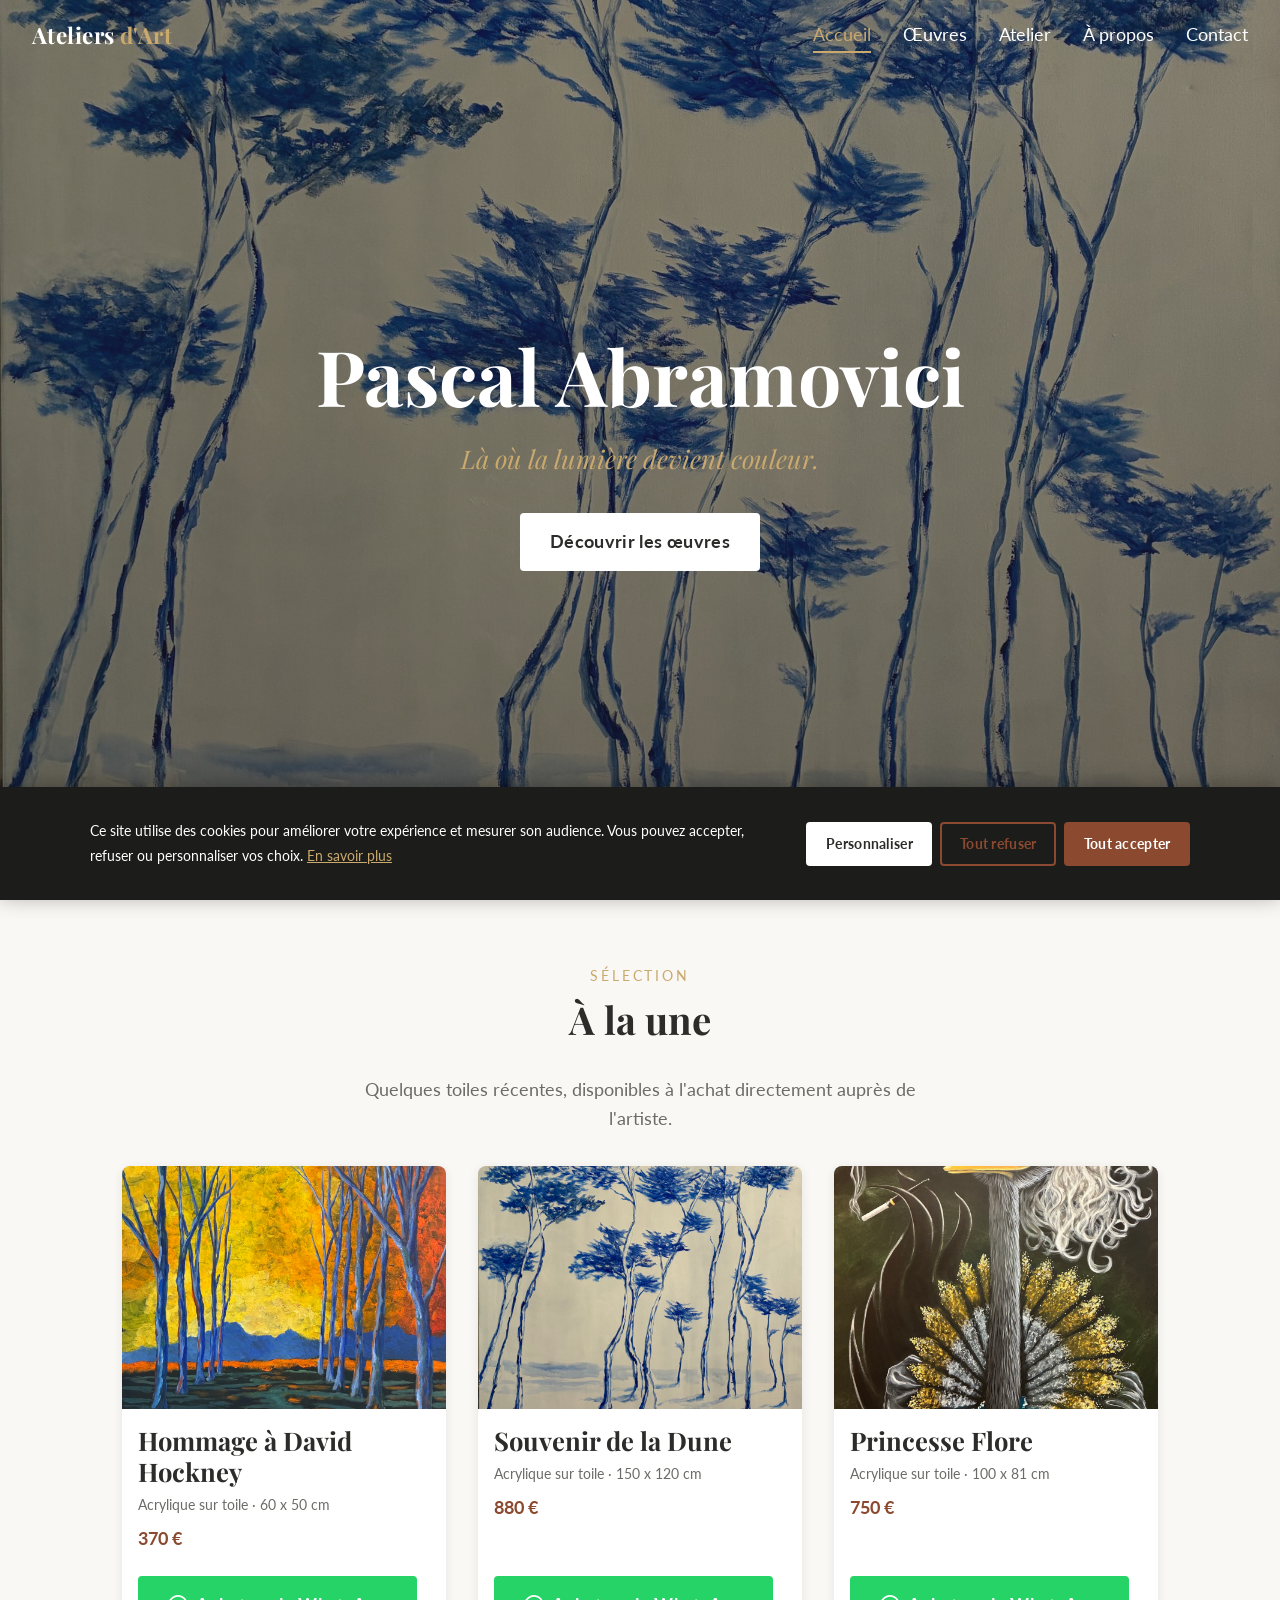
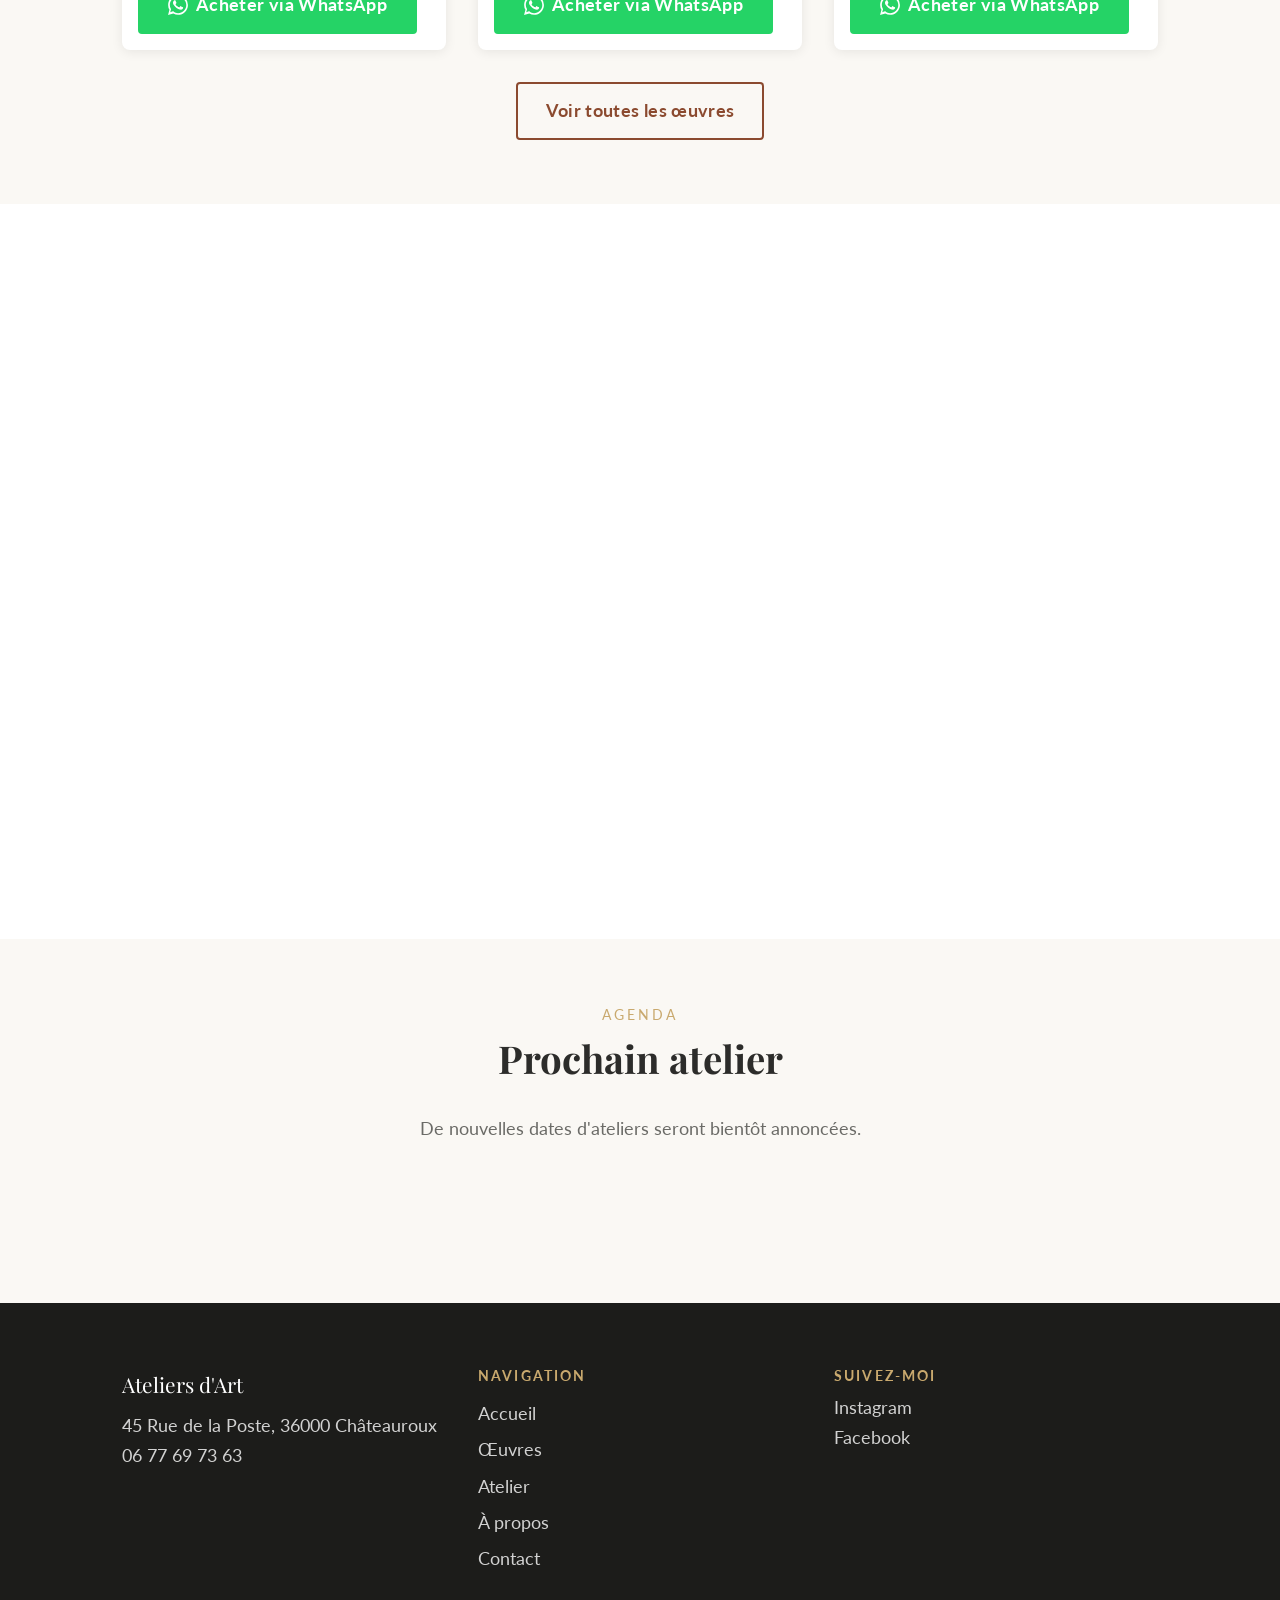
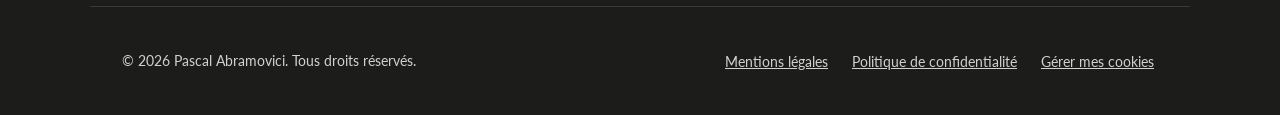
==== index.html @ 1c766921 "Initial commit via Netlify [skip ci]" ====
<!DOCTYPE html>
<!-- index.html — Page d'accueil de l'Ateliers d'Art (galerie + atelier de peinture). -->
<html lang="fr">
<head>
  <meta charset="UTF-8">
  <meta name="viewport" content="width=device-width, initial-scale=1">

  <!-- SEO -->
  <title>Ateliers d'Art — Galerie de peinture & cours de dessin à Paris</title>
  <meta name="description" content="Ateliers d'Art : galerie de toiles originales (acrylique, aquarelle, dessin) et cours de peinture à Paris. Découvrez les œuvres de Pascal Abramovici et inscrivez-vous aux ateliers.">
  <!-- TODO: Remplacer par le vrai nom de domaine -->
  <link rel="canonical" href="https://pascaleabramovici.com/index.html">

  <!-- Open Graph -->
  <meta property="og:title" content="Ateliers d'Art — Galerie de peinture & ateliers">
  <meta property="og:description" content="Toiles originales à vendre et cours de peinture à Paris.">
  <meta property="og:type" content="website">
  <meta property="og:url" content="https://pascaleabramovici.com/index.html">
  <meta property="og:image" content="https://pascaleabramovici.com/images/toiles/souvenir-de-la-dune.jpg">

  <!-- Favicon — TODO: ajouter un vrai favicon dans images/ui/ -->
  <link rel="icon" href="images/ui/favicon.ico" sizes="any">

  <!-- Polices Google (preconnect + display=swap pour la performance) -->
  <link rel="preconnect" href="https://fonts.googleapis.com">
  <link rel="preconnect" href="https://fonts.gstatic.com" crossorigin>
  <link href="https://fonts.googleapis.com/css2?family=Lato:wght@400;700&family=Playfair+Display:wght@400;700&display=swap" rel="stylesheet">

  <!-- CSS critique inliné pour le hero (évite le render-blocking au-dessus de la ligne de flottaison) -->
  <style>
    .hero{position:relative;min-height:100vh;display:flex;align-items:center;justify-content:center;text-align:center;color:#fff;background:linear-gradient(rgba(28,28,26,.45),rgba(28,28,26,.55)),url("images/toiles/souvenir-de-la-dune.jpg") center/cover no-repeat;}
    .hero h1{font-family:'Playfair Display',Georgia,serif;color:#fff;}
  </style>

  <!-- Feuilles de style -->
  <link rel="stylesheet" href="css/style.css">
  <link rel="stylesheet" href="css/galerie.css">
  <link rel="stylesheet" href="css/responsive.css">

  <!-- Scripts (defer : non bloquants) -->
  <script src="js/main.js" defer></script>
  <script src="js/galerie.js" defer></script>
  <script src="js/cookies.js" defer></script>
  <script src="js/modales.js" defer></script>
</head>
<body>
  <a class="skip-link" href="#contenu">Passer au contenu</a>

  <!-- ============ HEADER ============ -->
  <header class="site-header">
    <a class="logo" href="index.html">Ateliers&nbsp;<span>d'Art</span></a>
    <button class="hamburger" aria-label="Ouvrir le menu" aria-expanded="false" aria-controls="nav-principale">
      <span></span><span></span><span></span>
    </button>
    <nav class="nav-principale" id="nav-principale" aria-label="Navigation principale">
      <ul>
        <li><a href="index.html">Accueil</a></li>
        <li><a href="galerie.html">Œuvres</a></li>
        <li><a href="atelier.html">Atelier</a></li>
        <li><a href="apropos.html">À propos</a></li>
        <li><a href="contact.html">Contact</a></li>
      </ul>
    </nav>
  </header>

  <main id="contenu">
    <!-- ============ HERO ============ -->
    <section class="hero">
      <div class="hero-contenu">
        <h1>Pascal Abramovici</h1>
        <p class="accroche">Là où la lumière devient couleur.</p>
        <!-- TODO: Personnaliser l'accroche poétique de l'artiste -->
        <a class="btn btn-clair" href="galerie.html">Découvrir les œuvres</a>
      </div>
    </section>

    <!-- ============ À LA UNE ============ -->
    <section>
      <div class="conteneur">
        <div class="titre-section">
          <span class="surtitre">Sélection</span>
          <h2>À la une</h2>
        </div>
        <p class="intro-texte">Quelques toiles récentes, disponibles à l'achat directement auprès de l'artiste.</p>
        <!-- Rempli dynamiquement par galerie.js depuis toiles.json (featured: true) -->
        <div class="grille-featured" id="featured-grille"></div>
        <div class="text-center mt-md">
          <a class="btn btn-secondaire" href="galerie.html">Voir toutes les œuvres</a>
        </div>
      </div>
    </section>

    <!-- ============ L'ATELIER EN QUELQUES MOTS ============ -->
    <section class="section-claire">
      <div class="conteneur">
        <div class="bloc-2col apparition">
          <div class="bloc-texte">
            <span class="surtitre">Le lieu</span>
            <h2>L'atelier en quelques mots</h2>
            <p>Un espace lumineux et chaleureux ouvert aux artistes en herbe comme aux peintres confirmés.
               On y vient pour apprendre, expérimenter et partager autour du dessin et de la peinture,
               dans une ambiance bienveillante.</p>
            <!-- TODO: Adapter le texte de présentation de l'atelier -->
            <a class="btn btn-primaire" href="atelier.html">Découvrir l'atelier</a>
          </div>
          <div>
            <!-- TODO: Remplacer par une vraie photo de l'atelier -->
            <img src="images/toiles/hommage-david-hockney.jpg" alt="Ambiance colorée de l'atelier de peinture" loading="lazy">
          </div>
        </div>
      </div>
    </section>

    <!-- ============ PROCHAIN ATELIER ============ -->
    <section>
      <div class="conteneur">
        <div class="titre-section">
          <span class="surtitre">Agenda</span>
          <h2>Prochain atelier</h2>
        </div>
        <!-- Rempli dynamiquement par galerie.js depuis ateliers.json -->
        <div id="prochain-atelier"></div>
      </div>
    </section>

    <!-- ============ EN COURS DE CRÉATION ============ -->
    <!-- Masqué automatiquement par galerie.js si aucune toile n'a en_cours: true -->
    <section class="bloc-en-cours" id="en-cours-bloc">
      <div class="conteneur">
        <div class="bloc-2col apparition">
          <div class="en-cours-image">
            <img src="" alt="Œuvre en cours de création" loading="lazy">
          </div>
          <div class="bloc-texte">
            <span class="surtitre">Dans l'atelier</span>
            <h2>En cours de création</h2>
            <h3 class="en-cours-titre"></h3>
            <p class="en-cours-desc"></p>
            <div class="barre-progression"><span style="width:60%"></span></div>
          </div>
        </div>
      </div>
    </section>
  </main>

  <!-- ============ FOOTER ============ -->
  <footer>
    <div class="footer-contenu">
      <div>
        <p class="footer-nom">Ateliers d'Art</p>
        <!-- TODO: Adresse / téléphone réels -->
        <p>45 Rue de la Poste, 36000 Châteauroux</p>
        <p>06 77 69 73 63</p>
      </div>
      <nav aria-label="Navigation pied de page">
        <h4>Navigation</h4>
        <a href="index.html">Accueil</a>
        <a href="galerie.html">Œuvres</a>
        <a href="atelier.html">Atelier</a>
        <a href="apropos.html">À propos</a>
        <a href="contact.html">Contact</a>
      </nav>
      <div>
        <h4>Suivez-moi</h4>
        <!-- TODO: vrais liens réseaux sociaux -->
        <a href="https://www.instagram.com/abramo_peintures?igsh=MXZ4Y2VhZnNnN2l3cw==" target="_blank" rel="noopener">Instagram</a><br>
        <a href="https://www.facebook.com/share/1cfA1jjfPq/?mibextid=wwXIfr" target="_blank" rel="noopener">Facebook</a>
      </div>
    </div>
    <div class="footer-bas">
      <p>© <span class="annee-courante">2025</span> Pascal Abramovici. Tous droits réservés.</p>
      <div class="footer-liens-legaux">
        <button onclick="ouvrirModale('mentions-legales')">Mentions légales</button>
        <button onclick="ouvrirModale('confidentialite')">Politique de confidentialité</button>
        <button onclick="ouvrirModale('cookies')">Gérer mes cookies</button>
      </div>
    </div>
  </footer>

  <!-- ============ LIGHTBOX (galerie) ============ -->
  <!-- Présente sur l'accueil pour permettre l'ouverture depuis les cartes featured si besoin -->
  <div class="lightbox" id="lightbox" role="dialog" aria-modal="true" aria-label="Détail de l'œuvre">
    <div class="lightbox-boite">
      <button class="lightbox-fermer" aria-label="Fermer">&times;</button>
      <button class="lightbox-nav lightbox-prev" aria-label="Œuvre précédente">&#8249;</button>
      <button class="lightbox-nav lightbox-next" aria-label="Œuvre suivante">&#8250;</button>
      <div class="lightbox-image"><img src="" alt=""></div>
      <div class="lightbox-infos">
        <span class="lb-badge dispo">Disponible</span>
        <h2 class="lb-titre"></h2>
        <p class="lb-meta"></p>
        <p class="lb-prix"></p>
        <p class="lb-description"></p>
        <div class="lb-actions"></div>
      </div>
    </div>
  </div>

  <!-- Widget d'identification Netlify : permet de gérer la connexion à l'espace
       d'administration (/admin/) et de rediriger automatiquement après acceptation
       de l'invitation. -->
  <script src="https://identity.netlify.com/v1/netlify-identity-widget.js"></script>
  <script>
    if (window.netlifyIdentity) {
      window.netlifyIdentity.on("init", function (user) {
        if (!user) {
          window.netlifyIdentity.on("login", function () {
            document.location.href = "/admin/";
          });
        }
      });
    }
  </script>
</body>
</html>
---- css/style.css ----
/* ============================================================
   style.css
   Rôle : styles globaux, variables, typographie, header, footer,
          boutons, sections communes, bandeau cookies, modales légales.
   Dépendances : aucune (CSS vanilla). Google Fonts chargées dans le <head>.
   ============================================================ */

/* ---------- Variables globales ---------- */
:root {
  /* Couleurs */
  --c-fond: #FAF8F4;            /* crème chaud, fond général */
  --c-fond-clair: #FFFFFF;     /* blanc pur, cartes */
  --c-fond-sombre: #1C1C1A;    /* presque noir, header/footer */
  --c-primaire: #8B4A2F;       /* terracotta, couleur principale */
  --c-primaire-clair: #C47A5A; /* terracotta clair, hover */
  --c-accent: #C9A96E;         /* or doux, accents */
  --c-texte: #2C2C2A;          /* texte principal */
  --c-texte-secondaire: #6B6B67; /* texte secondaire, légendes */
  --c-bordure: #E8E4DC;        /* bordures légères */
  --c-whatsapp: #25D366;       /* vert WhatsApp officiel */
  --c-whatsapp-hover: #1DA851;

  /* Typographie */
  --font-titre: 'Playfair Display', Georgia, serif;
  --font-corps: 'Lato', 'Helvetica Neue', sans-serif;

  /* Tailles fluides */
  --fs-hero: clamp(2.5rem, 6vw, 5rem);
  --fs-h1: clamp(2rem, 4vw, 3.5rem);
  --fs-h2: clamp(1.5rem, 3vw, 2.5rem);
  --fs-h3: clamp(1.2rem, 2vw, 1.75rem);
  --fs-corps: clamp(0.95rem, 1.5vw, 1.1rem);
  --fs-petit: clamp(0.8rem, 1.2vw, 0.9rem);

  /* Espacements */
  --espace-xs: 0.5rem;
  --espace-sm: 1rem;
  --espace-md: 2rem;
  --espace-lg: 4rem;
  --espace-xl: 8rem;

  /* Effets */
  --rayon: 4px;
  --rayon-md: 8px;
  --rayon-lg: 16px;
  --ombre: 0 2px 12px rgba(0,0,0,0.08);
  --ombre-hover: 0 8px 32px rgba(0,0,0,0.14);
  --transition: 0.3s ease;

  /* Layout */
  --largeur-max: 1400px;
  --largeur-contenu: 1100px;
}

/* ---------- Reset léger ---------- */
*, *::before, *::after { box-sizing: border-box; }
* { margin: 0; padding: 0; }

html {
  scroll-behavior: smooth;
  -webkit-text-size-adjust: 100%;
}

body {
  font-family: var(--font-corps);
  font-size: var(--fs-corps);
  line-height: 1.7;
  color: var(--c-texte);
  background-color: var(--c-fond);
  /* Jamais d'overflow-x:hidden sur body (casse le scroll mobile) */
}

img {
  max-width: 100%;
  height: auto;
  object-fit: cover;
  display: block;
}

a { color: var(--c-primaire); text-decoration: none; transition: color var(--transition); }
a:hover { color: var(--c-primaire-clair); }

h1, h2, h3, h4 { font-family: var(--font-titre); font-weight: 700; line-height: 1.2; color: var(--c-texte); }
h1 { font-size: var(--fs-h1); }
h2 { font-size: var(--fs-h2); }
h3 { font-size: var(--fs-h3); }

ul { list-style: none; }

/* Focus visible accessible : ne jamais supprimer l'outline */
:focus-visible {
  outline: 3px solid var(--c-accent);
  outline-offset: 2px;
}

/* ---------- Conteneurs ---------- */
.conteneur {
  width: 100%;
  max-width: var(--largeur-contenu);
  margin-inline: auto;
  padding-inline: var(--espace-md);
}
.conteneur-large {
  width: 100%;
  max-width: var(--largeur-max);
  margin-inline: auto;
  padding-inline: var(--espace-md);
}

section { padding-block: var(--espace-lg); }

/* ---------- Lien d'évitement (skip link) ---------- */
.skip-link {
  position: absolute;
  left: -999px;
  top: 0;
  background: var(--c-primaire);
  color: #fff;
  padding: var(--espace-sm) var(--espace-md);
  z-index: 2000;
  border-radius: 0 0 var(--rayon-md) 0;
}
.skip-link:focus { left: 0; color: #fff; }

/* ---------- Boutons ---------- */
.btn {
  display: inline-flex;
  align-items: center;
  justify-content: center;
  gap: var(--espace-xs);
  min-height: 44px;
  min-width: 44px;
  padding: 0.75rem 1.75rem;
  font-family: var(--font-corps);
  font-size: var(--fs-corps);
  font-weight: 700;
  letter-spacing: 0.02em;
  border: 2px solid transparent;
  border-radius: var(--rayon);
  cursor: pointer;
  transition: background-color var(--transition), color var(--transition), border-color var(--transition), transform var(--transition);
  text-align: center;
}
.btn:active { transform: translateY(1px); }

.btn-primaire { background: var(--c-primaire); color: #fff; }
.btn-primaire:hover { background: var(--c-primaire-clair); color: #fff; }

.btn-secondaire { background: transparent; color: var(--c-primaire); border-color: var(--c-primaire); }
.btn-secondaire:hover { background: var(--c-primaire); color: #fff; }

.btn-clair { background: #fff; color: var(--c-texte); }
.btn-clair:hover { background: var(--c-accent); color: var(--c-fond-sombre); }

/* Bouton WhatsApp */
.btn-whatsapp {
  background: var(--c-whatsapp);
  color: #fff;
  border-color: var(--c-whatsapp);
}
.btn-whatsapp:hover { background: var(--c-whatsapp-hover); color: #fff; border-color: var(--c-whatsapp-hover); }
.btn-whatsapp svg { width: 20px; height: 20px; fill: currentColor; }

/* Badge "Vendue" (remplace WhatsApp si indisponible) */
.badge-vendue {
  display: inline-flex;
  align-items: center;
  min-height: 44px;
  padding: 0.75rem 1.5rem;
  background: var(--c-bordure);
  color: var(--c-texte-secondaire);
  border-radius: var(--rayon);
  font-weight: 700;
  letter-spacing: 0.04em;
  text-transform: uppercase;
  font-size: var(--fs-petit);
}

/* ---------- Titres de section ---------- */
.titre-section {
  text-align: center;
  margin-bottom: var(--espace-md);
}
.titre-section .surtitre {
  display: block;
  font-family: var(--font-corps);
  text-transform: uppercase;
  letter-spacing: 0.2em;
  font-size: var(--fs-petit);
  color: var(--c-accent);
  margin-bottom: var(--espace-xs);
}
.intro-texte {
  max-width: 60ch;
  margin: 0 auto var(--espace-md);
  text-align: center;
  color: var(--c-texte-secondaire);
}

/* ============================================================
   HEADER
   ============================================================ */
.site-header {
  position: fixed;
  top: 0; left: 0; right: 0;
  z-index: 1000;
  display: flex;
  align-items: center;
  justify-content: space-between;
  padding: var(--espace-sm) var(--espace-md);
  background: transparent;
  transition: background-color var(--transition), box-shadow var(--transition);
}
/* État "scrollé" ou page sans hero : fond sombre */
.site-header.header--solide {
  background: rgba(28, 28, 26, 0.92);
  box-shadow: var(--ombre);
  backdrop-filter: blur(6px);
}

.logo {
  font-family: var(--font-titre);
  font-size: 1.4rem;
  font-weight: 700;
  color: #fff;
  letter-spacing: 0.02em;
}
.logo span { color: var(--c-accent); }

/* Navigation principale */
.nav-principale ul {
  display: flex;
  gap: var(--espace-md);
  align-items: center;
}
.nav-principale a {
  color: #fff;
  font-weight: 400;
  font-size: var(--fs-corps);
  padding: 0.5rem 0;
  position: relative;
}
.nav-principale a::after {
  content: "";
  position: absolute;
  left: 0; bottom: 0;
  width: 0; height: 2px;
  background: var(--c-accent);
  transition: width var(--transition);
}
.nav-principale a:hover::after,
.nav-principale a.active::after { width: 100%; }
.nav-principale a.active { color: var(--c-accent); }

/* Bouton hamburger (caché en desktop, affiché < 1025px via responsive.css) */
.hamburger {
  display: none;
  flex-direction: column;
  justify-content: center;
  gap: 5px;
  width: 44px;
  height: 44px;
  background: transparent;
  border: none;
  cursor: pointer;
  z-index: 1100;
}
.hamburger span {
  display: block;
  width: 26px;
  height: 2px;
  background: #fff;
  transition: transform var(--transition), opacity var(--transition);
}
/* Animation croix quand menu ouvert */
.hamburger.ouvert span:nth-child(1) { transform: translateY(7px) rotate(45deg); }
.hamburger.ouvert span:nth-child(2) { opacity: 0; }
.hamburger.ouvert span:nth-child(3) { transform: translateY(-7px) rotate(-45deg); }

/* ============================================================
   HERO (accueil)
   ============================================================ */
.hero {
  position: relative;
  min-height: 100vh;
  display: flex;
  align-items: center;
  justify-content: center;
  text-align: center;
  color: #fff;
  /* TODO: Remplacer l'image d'ambiance par une vraie photo d'atelier dans images/ui/ */
  background:
    linear-gradient(rgba(28,28,26,0.45), rgba(28,28,26,0.55)),
    url("../images/toiles/souvenir-de-la-dune.jpg") center / cover no-repeat fixed;
}
.hero-contenu { max-width: 800px; padding: var(--espace-md); }
.hero h1 {
  font-size: var(--fs-hero);
  color: #fff;
  margin-bottom: var(--espace-sm);
}
.hero .accroche {
  font-family: var(--font-titre);
  font-style: italic;
  font-size: var(--fs-h3);
  color: var(--c-accent);
  margin-bottom: var(--espace-md);
}

/* Petit en-tête pour les pages internes (sans hero plein écran) */
.page-entete {
  background: var(--c-fond-sombre);
  color: #fff;
  text-align: center;
  padding-block: calc(var(--espace-xl)) var(--espace-lg);
}
.page-entete h1 { color: #fff; }
.page-entete p { color: var(--c-accent); max-width: 60ch; margin: var(--espace-sm) auto 0; }

/* ============================================================
   Cartes "À la une" / featured (accueil)
   ============================================================ */
.grille-featured {
  display: grid;
  grid-template-columns: repeat(3, 1fr);
  gap: var(--espace-md);
}
.carte-toile {
  background: var(--c-fond-clair);
  border-radius: var(--rayon-md);
  overflow: hidden;
  box-shadow: var(--ombre);
  transition: transform var(--transition), box-shadow var(--transition);
  display: flex;
  flex-direction: column;
}
.carte-toile:hover { transform: translateY(-6px); box-shadow: var(--ombre-hover); }
.carte-toile .carte-image { aspect-ratio: 4 / 3; overflow: hidden; }
.carte-toile .carte-image img { width: 100%; height: 100%; transition: transform 0.5s ease; }
.carte-toile:hover .carte-image img { transform: scale(1.05); }
.carte-toile .carte-corps { padding: var(--espace-sm); display: flex; flex-direction: column; gap: 0.4rem; flex: 1; }
.carte-toile h3 { font-size: var(--fs-h3); }
.carte-toile .carte-meta { color: var(--c-texte-secondaire); font-size: var(--fs-petit); }
.carte-toile .carte-prix { font-weight: 700; color: var(--c-primaire); font-size: 1.1rem; }
.carte-toile .carte-actions { margin-top: auto; padding-top: var(--espace-sm); }

/* ---------- Section en 2 colonnes (texte + image) ---------- */
.bloc-2col {
  display: grid;
  grid-template-columns: 1fr 1fr;
  gap: var(--espace-lg);
  align-items: center;
}
.bloc-2col img { border-radius: var(--rayon-md); box-shadow: var(--ombre); width: 100%; }
.bloc-2col.inverse .bloc-texte { order: 2; }

.section-claire { background: var(--c-fond-clair); }

/* ---------- Carte "prochain atelier" ---------- */
.carte-atelier {
  background: var(--c-fond-clair);
  border: 1px solid var(--c-bordure);
  border-left: 4px solid var(--c-primaire);
  border-radius: var(--rayon-md);
  padding: var(--espace-md);
  box-shadow: var(--ombre);
}
.carte-atelier .atelier-date {
  font-family: var(--font-titre);
  font-size: var(--fs-h3);
  color: var(--c-primaire);
}
.carte-atelier .atelier-infos { display: flex; flex-wrap: wrap; gap: var(--espace-sm); margin-block: var(--espace-sm); color: var(--c-texte-secondaire); }
.carte-atelier .atelier-infos span { background: var(--c-fond); padding: 0.25rem 0.75rem; border-radius: var(--rayon); font-size: var(--fs-petit); }
.places-restantes { font-weight: 700; }
.places-restantes.complet { color: #b00020; }

/* ---------- Section "en cours de création" ---------- */
.bloc-en-cours { background: var(--c-fond-sombre); color: #fff; }
.bloc-en-cours h2, .bloc-en-cours h3 { color: #fff; }
.bloc-en-cours .intro-texte { color: rgba(255,255,255,0.75); }
.barre-progression { background: rgba(255,255,255,0.15); border-radius: 999px; height: 10px; overflow: hidden; margin-top: var(--espace-sm); }
.barre-progression span { display: block; height: 100%; background: var(--c-accent); }

/* ============================================================
   FORMULAIRES
   ============================================================ */
.formulaire { max-width: 640px; margin-inline: auto; display: flex; flex-direction: column; gap: var(--espace-sm); }
.champ { display: flex; flex-direction: column; gap: 0.35rem; }
.champ label { font-weight: 700; font-size: var(--fs-petit); }
.champ input, .champ select, .champ textarea {
  font-family: var(--font-corps);
  font-size: var(--fs-corps);
  padding: 0.75rem;
  min-height: 44px;
  border: 1px solid var(--c-bordure);
  border-radius: var(--rayon);
  background: #fff;
  color: var(--c-texte);
  transition: border-color var(--transition);
}
.champ input:focus, .champ select:focus, .champ textarea:focus { border-color: var(--c-primaire); outline: none; }
.champ textarea { resize: vertical; min-height: 120px; }
.champ .erreur { color: #b00020; font-size: var(--fs-petit); display: none; }
.champ.invalide input, .champ.invalide select, .champ.invalide textarea { border-color: #b00020; }
.champ.invalide .erreur { display: block; }

.message-confirmation {
  display: none;
  background: #e7f6ec;
  border: 1px solid var(--c-whatsapp);
  color: #1b5e34;
  padding: var(--espace-sm);
  border-radius: var(--rayon-md);
  text-align: center;
}
.message-confirmation.visible { display: block; }

/* ============================================================
   FOOTER
   ============================================================ */
footer {
  background: var(--c-fond-sombre);
  color: rgba(255,255,255,0.8);
  padding-block: var(--espace-lg) var(--espace-md);
  margin-top: var(--espace-lg);
}
.footer-contenu {
  max-width: var(--largeur-contenu);
  margin-inline: auto;
  padding-inline: var(--espace-md);
  display: grid;
  grid-template-columns: repeat(3, 1fr);
  gap: var(--espace-md);
}
.footer-contenu a { color: rgba(255,255,255,0.8); }
.footer-contenu a:hover { color: var(--c-accent); }
.footer-nom { font-family: var(--font-titre); font-size: 1.3rem; color: #fff; margin-bottom: var(--espace-xs); }
.footer-contenu nav { display: flex; flex-direction: column; gap: 0.4rem; }
.footer-contenu h4 { color: var(--c-accent); font-family: var(--font-corps); text-transform: uppercase; letter-spacing: 0.15em; font-size: var(--fs-petit); margin-bottom: var(--espace-xs); }

.footer-bas {
  max-width: var(--largeur-contenu);
  margin: var(--espace-md) auto 0;
  padding: var(--espace-md) var(--espace-md) 0;
  border-top: 1px solid rgba(255,255,255,0.12);
  display: flex;
  flex-wrap: wrap;
  justify-content: space-between;
  align-items: center;
  gap: var(--espace-sm);
  font-size: var(--fs-petit);
}
.footer-liens-legaux { display: flex; flex-wrap: wrap; gap: var(--espace-sm); }
.footer-liens-legaux button {
  background: none;
  border: none;
  color: rgba(255,255,255,0.8);
  cursor: pointer;
  font-family: var(--font-corps);
  font-size: var(--fs-petit);
  min-height: 44px;
  padding: 0 0.25rem;
  text-decoration: underline;
}
.footer-liens-legaux button:hover { color: var(--c-accent); }

/* ============================================================
   BANDEAU COOKIES (cookies.js)
   ============================================================ */
.cookie-banniere {
  position: fixed;
  bottom: 0; left: 0; right: 0;
  z-index: 1500;
  background: var(--c-fond-sombre);
  color: #fff;
  padding: var(--espace-md);
  box-shadow: 0 -2px 20px rgba(0,0,0,0.3);
  display: none; /* affiché par cookies.js si pas de consentement */
}
.cookie-banniere.visible { display: block; }
.cookie-banniere .cookie-inner {
  max-width: var(--largeur-contenu);
  margin-inline: auto;
  display: flex;
  flex-wrap: wrap;
  align-items: center;
  justify-content: space-between;
  gap: var(--espace-md);
}
.cookie-banniere p { flex: 1 1 320px; font-size: var(--fs-petit); }
.cookie-banniere a { color: var(--c-accent); text-decoration: underline; }
.cookie-actions { display: flex; flex-wrap: wrap; gap: var(--espace-xs); }
.cookie-actions .btn { padding: 0.6rem 1.1rem; font-size: var(--fs-petit); }

/* Panneau de personnalisation (commun bandeau + modale footer) */
.cookie-perso { display: none; margin-top: var(--espace-md); }
.cookie-perso.visible { display: block; }
.cookie-option { display: flex; align-items: flex-start; gap: var(--espace-sm); padding: var(--espace-sm) 0; border-top: 1px solid rgba(255,255,255,0.12); }
.cookie-option input { margin-top: 0.3rem; width: 20px; height: 20px; }
.cookie-option .cookie-desc { font-size: var(--fs-petit); color: rgba(255,255,255,0.7); }

/* ============================================================
   MODALES LÉGALES (modales.js)
   ============================================================ */
.modale-legale {
  position: fixed;
  inset: 0;
  z-index: 1800;
  display: none;
  align-items: center;
  justify-content: center;
  padding: var(--espace-md);
  background: rgba(0,0,0,0.6);
}
.modale-legale.ouverte { display: flex; }
.modale-legale .modale-boite {
  background: var(--c-fond);
  color: var(--c-texte);
  max-width: 720px;
  width: 100%;
  max-height: 85vh;
  overflow-y: auto;
  border-radius: var(--rayon-lg);
  padding: var(--espace-lg);
  position: relative;
  box-shadow: var(--ombre-hover);
}
.modale-legale h2 { margin-bottom: var(--espace-sm); color: var(--c-primaire); }
.modale-legale h3 { margin-top: var(--espace-md); margin-bottom: 0.25rem; font-size: 1.1rem; }
.modale-legale p { margin-bottom: var(--espace-sm); }
.modale-legale .modale-fermer {
  position: absolute;
  top: var(--espace-sm); right: var(--espace-sm);
  width: 44px; height: 44px;
  border: none; background: transparent;
  font-size: 1.6rem; cursor: pointer;
  color: var(--c-texte);
  border-radius: 50%;
}
.modale-legale .modale-fermer:hover { background: var(--c-bordure); }

/* Utilitaires */
.text-center { text-align: center; }
.mt-md { margin-top: var(--espace-md); }
.note-info {
  background: #fff7e6;
  border: 1px solid var(--c-accent);
  border-radius: var(--rayon-md);
  padding: var(--espace-sm);
  font-size: var(--fs-petit);
  color: var(--c-texte-secondaire);
}

/* Animation d'apparition au scroll (Intersection Observer) */
.apparition { opacity: 0; transform: translateY(24px); transition: opacity 0.6s ease, transform 0.6s ease; }
.apparition.visible { opacity: 1; transform: none; }
---- css/galerie.css ----
/* ============================================================
   galerie.css
   Rôle : grille des toiles, barre de filtres, modale lightbox.
   Dépendances : style.css (variables). Utilisé par galerie.html + galerie.js.
   ============================================================ */

/* ---------- Barre de filtres ---------- */
.filtres {
  display: flex;
  flex-wrap: wrap;
  gap: var(--espace-md);
  justify-content: center;
  margin-bottom: var(--espace-lg);
}
.groupe-filtre { display: flex; flex-direction: column; gap: var(--espace-xs); align-items: center; }
.groupe-filtre .libelle-filtre {
  text-transform: uppercase;
  letter-spacing: 0.15em;
  font-size: var(--fs-petit);
  color: var(--c-texte-secondaire);
}
.groupe-filtre .boutons-filtre { display: flex; flex-wrap: wrap; gap: var(--espace-xs); justify-content: center; }
.btn-filtre {
  min-height: 44px;
  padding: 0.5rem 1.1rem;
  background: var(--c-fond-clair);
  border: 1px solid var(--c-bordure);
  border-radius: 999px;
  cursor: pointer;
  font-family: var(--font-corps);
  font-size: var(--fs-petit);
  color: var(--c-texte);
  transition: background-color var(--transition), color var(--transition), border-color var(--transition);
}
.btn-filtre:hover { border-color: var(--c-primaire); color: var(--c-primaire); }
.btn-filtre.actif { background: var(--c-primaire); color: #fff; border-color: var(--c-primaire); }

/* ---------- Grille des toiles ---------- */
.grille-toiles {
  display: grid;
  grid-template-columns: repeat(3, 1fr); /* desktop : 3 colonnes */
  gap: var(--espace-md);
}

.carte-galerie {
  position: relative;
  background: var(--c-fond-clair);
  border-radius: var(--rayon-md);
  overflow: hidden;
  box-shadow: var(--ombre);
  cursor: pointer;
  transition: transform var(--transition), box-shadow var(--transition);
  display: flex;
  flex-direction: column;
}
.carte-galerie:hover, .carte-galerie:focus-visible { transform: translateY(-6px); box-shadow: var(--ombre-hover); }
.carte-galerie .carte-image { aspect-ratio: 4 / 3; overflow: hidden; background: var(--c-bordure); }
.carte-galerie .carte-image img { width: 100%; height: 100%; transition: transform 0.5s ease; }
.carte-galerie:hover .carte-image img { transform: scale(1.05); }

.carte-galerie .carte-corps { padding: var(--espace-sm); display: flex; flex-direction: column; gap: 0.3rem; flex: 1; }
.carte-galerie h3 { font-size: var(--fs-h3); }
.carte-galerie .carte-meta { font-size: var(--fs-petit); color: var(--c-texte-secondaire); }
.carte-galerie .carte-bas { display: flex; align-items: center; justify-content: space-between; margin-top: auto; padding-top: var(--espace-xs); }
.carte-galerie .carte-prix { font-weight: 700; color: var(--c-primaire); font-size: 1.1rem; }

/* Badge disponibilité (coin de la carte) */
.badge-dispo {
  position: absolute;
  top: var(--espace-sm); left: var(--espace-sm);
  padding: 0.25rem 0.7rem;
  border-radius: 999px;
  font-size: 0.72rem;
  font-weight: 700;
  text-transform: uppercase;
  letter-spacing: 0.05em;
  color: #fff;
}
.badge-dispo.dispo { background: var(--c-whatsapp); }
.badge-dispo.vendue { background: var(--c-texte-secondaire); }

/* Message quand aucun résultat */
.aucun-resultat { text-align: center; color: var(--c-texte-secondaire); padding: var(--espace-lg); grid-column: 1 / -1; }

/* ============================================================
   MODALE LIGHTBOX
   ============================================================ */
.lightbox {
  position: fixed;
  inset: 0;
  z-index: 1900;
  display: none;
  align-items: center;
  justify-content: center;
  padding: var(--espace-md);
  background: rgba(20,18,16,0.88);
}
.lightbox.ouverte { display: flex; }

.lightbox-boite {
  position: relative;
  background: var(--c-fond);
  border-radius: var(--rayon-lg);
  max-width: 1000px;
  width: 100%;
  max-height: 90vh;
  overflow: hidden;
  display: grid;
  grid-template-columns: 1.3fr 1fr;
  box-shadow: var(--ombre-hover);
}
.lightbox-image {
  background: #14120f;
  display: flex;
  align-items: center;
  justify-content: center;
  max-height: 90vh;
}
.lightbox-image img { width: 100%; height: 100%; max-height: 90vh; object-fit: contain; }

.lightbox-infos {
  padding: var(--espace-lg) var(--espace-md);
  overflow-y: auto;
  display: flex;
  flex-direction: column;
  gap: var(--espace-sm);
}
.lightbox-infos h2 { color: var(--c-primaire); }
.lightbox-infos .lb-meta { color: var(--c-texte-secondaire); font-size: var(--fs-petit); }
.lightbox-infos .lb-prix { font-size: 1.5rem; font-weight: 700; color: var(--c-primaire); }
.lightbox-infos .lb-description { color: var(--c-texte); }
.lightbox-infos .lb-actions { margin-top: auto; padding-top: var(--espace-sm); }
.lb-badge {
  align-self: flex-start;
  padding: 0.25rem 0.8rem;
  border-radius: 999px;
  font-size: 0.75rem;
  font-weight: 700;
  text-transform: uppercase;
  color: #fff;
}
.lb-badge.dispo { background: var(--c-whatsapp); }
.lb-badge.vendue { background: var(--c-texte-secondaire); }

/* Bouton fermeture */
.lightbox-fermer {
  position: absolute;
  top: var(--espace-sm); right: var(--espace-sm);
  width: 44px; height: 44px;
  border: none;
  background: rgba(255,255,255,0.85);
  border-radius: 50%;
  font-size: 1.5rem;
  cursor: pointer;
  z-index: 3;
  color: var(--c-texte);
  display: flex; align-items: center; justify-content: center;
}
.lightbox-fermer:hover { background: #fff; }

/* Flèches navigation */
.lightbox-nav {
  position: absolute;
  top: 50%;
  transform: translateY(-50%);
  width: 48px; height: 48px;
  border: none;
  background: rgba(255,255,255,0.85);
  border-radius: 50%;
  font-size: 1.5rem;
  cursor: pointer;
  z-index: 3;
  color: var(--c-texte);
  display: flex; align-items: center; justify-content: center;
}
.lightbox-nav:hover { background: #fff; }
.lightbox-prev { left: var(--espace-sm); }
.lightbox-next { right: var(--espace-sm); }

/* Sur l'image (colonne gauche), garder les flèches lisibles */
@media (min-width: 768px) {
  .lightbox-prev { left: var(--espace-sm); }
  .lightbox-next { right: calc(40% + var(--espace-sm)); }
}
---- css/responsive.css ----
/* ============================================================
   responsive.css
   Rôle : tous les breakpoints du site.
   Dépendances : style.css, galerie.css, admin.css (chargé en dernier).
   ============================================================ */

/* ---------- Menu hamburger : actif sous 1025px ---------- */
@media (max-width: 1024px) {
  .hamburger { display: flex; }

  /* IMPORTANT : le backdrop-filter (flou) du header crée un "bloc conteneur"
     qui fait que le menu plein écran (position:fixed) se positionne par rapport
     au header (tout petit) au lieu de l'écran entier → menu transparent/invisible
     sur les pages internes. On désactive donc le flou sous 1025px. */
  .site-header,
  .site-header.header--solide {
    -webkit-backdrop-filter: none;
    backdrop-filter: none;
  }

  /* Menu en overlay plein écran (fond opaque pour une lisibilité garantie) */
  .nav-principale {
    position: fixed;
    inset: 0;
    width: 100%;
    height: 100vh;
    background: var(--c-fond-sombre); /* opaque */
    transform: translateX(100%);
    transition: transform var(--transition);
    display: flex;
    align-items: center;
    justify-content: center;
    z-index: 1050; /* au-dessus du contenu, sous le bouton hamburger (1100) */
  }
  .nav-principale.ouvert { transform: translateX(0); }
  .nav-principale ul {
    flex-direction: column;
    gap: var(--espace-md);
    text-align: center;
  }
  .nav-principale a { font-size: 1.5rem; }
}

/* ============================================================
   BREAKPOINTS OBLIGATOIRES
   ============================================================ */

/* Mobile small */
@media (max-width: 359px) {
  .conteneur, .conteneur-large { padding-inline: var(--espace-sm); }
  .btn { width: 100%; }
  .hero h1 { font-size: 2.2rem; }
}

/* Mobile */
@media (min-width: 360px) and (max-width: 480px) {
  .conteneur, .conteneur-large { padding-inline: var(--espace-sm); }
}

/* Mobile large */
@media (min-width: 481px) and (max-width: 767px) {
  /* rien de spécifique : les règles "max-width:767px" ci-dessous gèrent */
}

/* ---------- Grilles : 1 colonne en mobile (< 768px) ---------- */
@media (max-width: 767px) {
  .grille-toiles,
  .grille-featured { grid-template-columns: 1fr; }

  .bloc-2col { grid-template-columns: 1fr; gap: var(--espace-md); }
  .bloc-2col.inverse .bloc-texte { order: 0; }

  .footer-contenu { grid-template-columns: 1fr; text-align: center; gap: var(--espace-md); }
  .footer-contenu nav { align-items: center; }
  .footer-bas { flex-direction: column; text-align: center; }

  .admin-grille { grid-template-columns: 1fr; }

  /* Lightbox empilée verticalement */
  .lightbox-boite { grid-template-columns: 1fr; max-height: 92vh; overflow-y: auto; }
  .lightbox-image { max-height: 45vh; }
  .lightbox-image img { max-height: 45vh; }
  .lightbox-next { right: var(--espace-sm); }
}

/* ---------- Tablette portrait : 2 colonnes (768–1024px) ---------- */
@media (min-width: 768px) and (max-width: 1024px) {
  .grille-toiles,
  .grille-featured { grid-template-columns: repeat(2, 1fr); }
}

/* Tablette paysage */
@media (min-width: 1025px) and (max-width: 1279px) {
  .grille-toiles,
  .grille-featured { grid-template-columns: repeat(3, 1fr); }
}

/* Desktop */
@media (min-width: 1280px) and (max-width: 1919px) {
  /* mise en page par défaut (3 colonnes, conteneurs max) */
}

/* Grand écran */
@media (min-width: 1920px) {
  :root { --largeur-contenu: 1280px; }
  body { font-size: 1.15rem; }
}
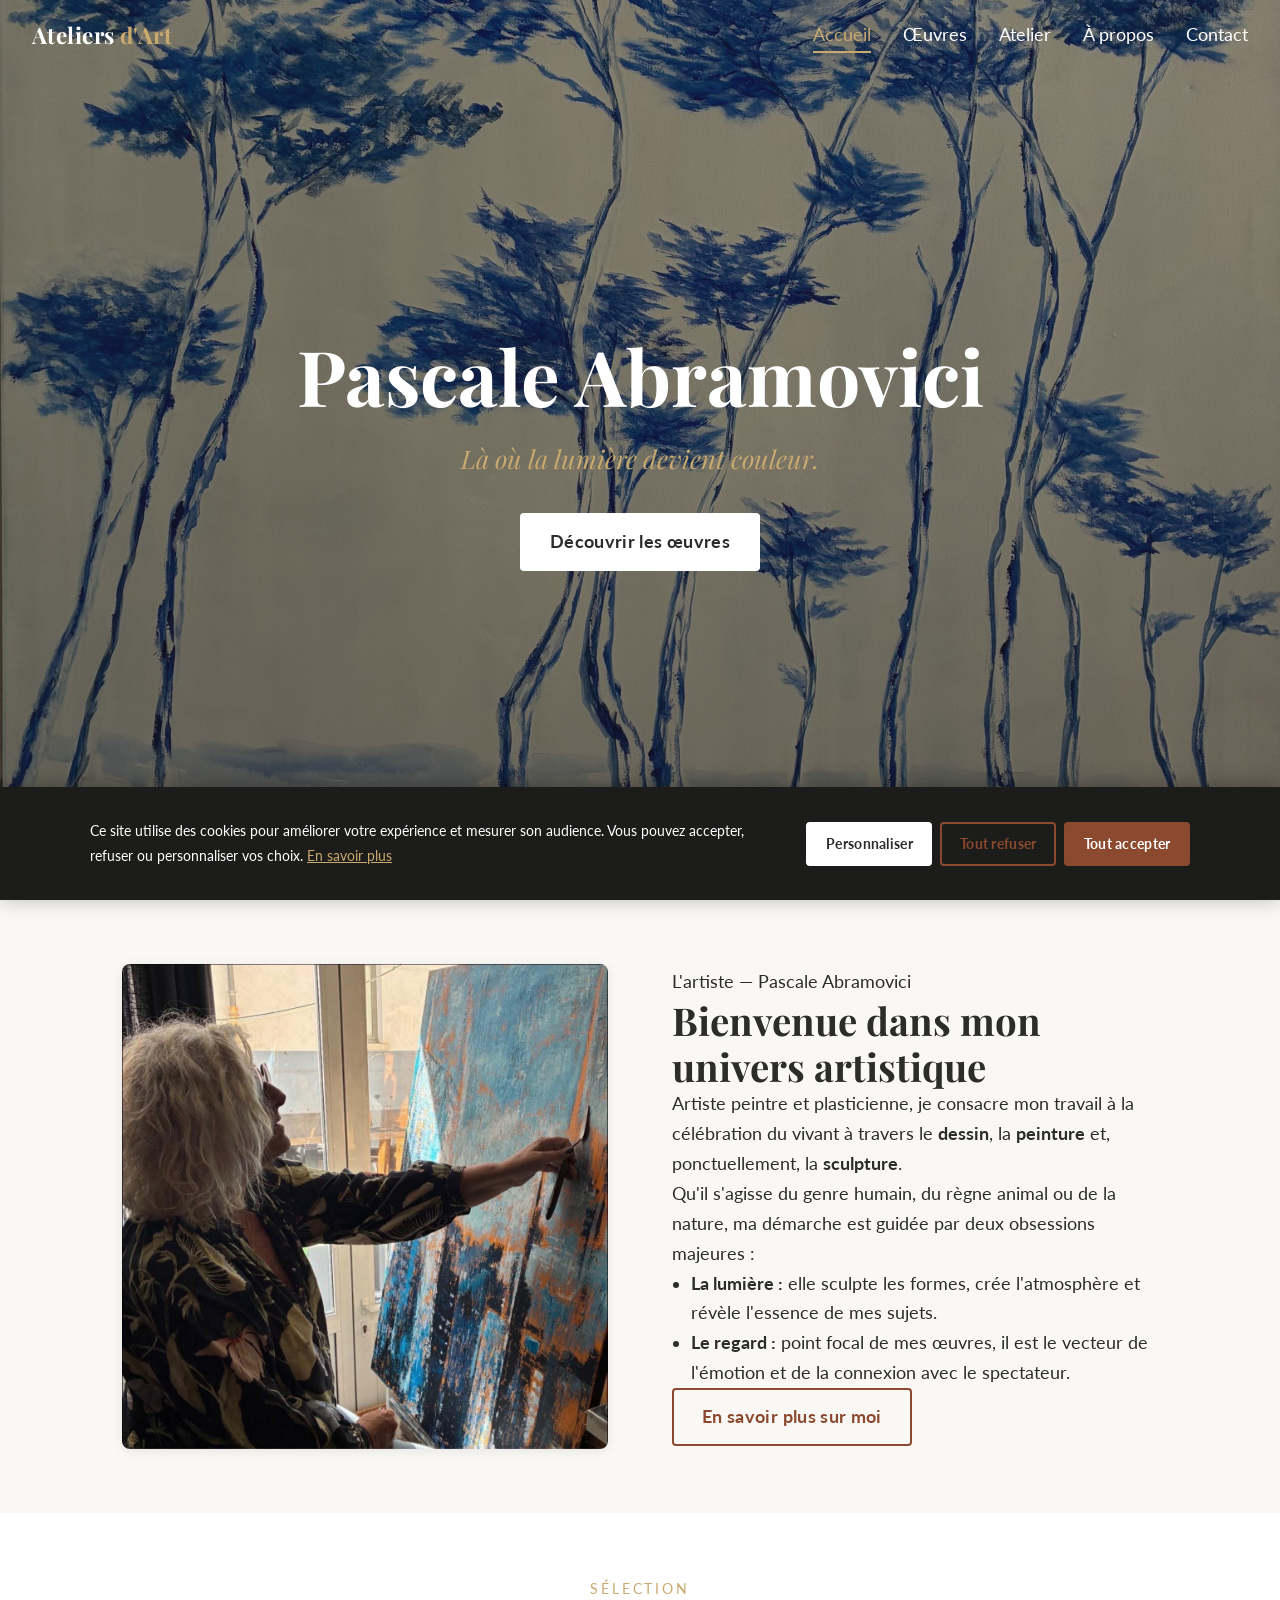
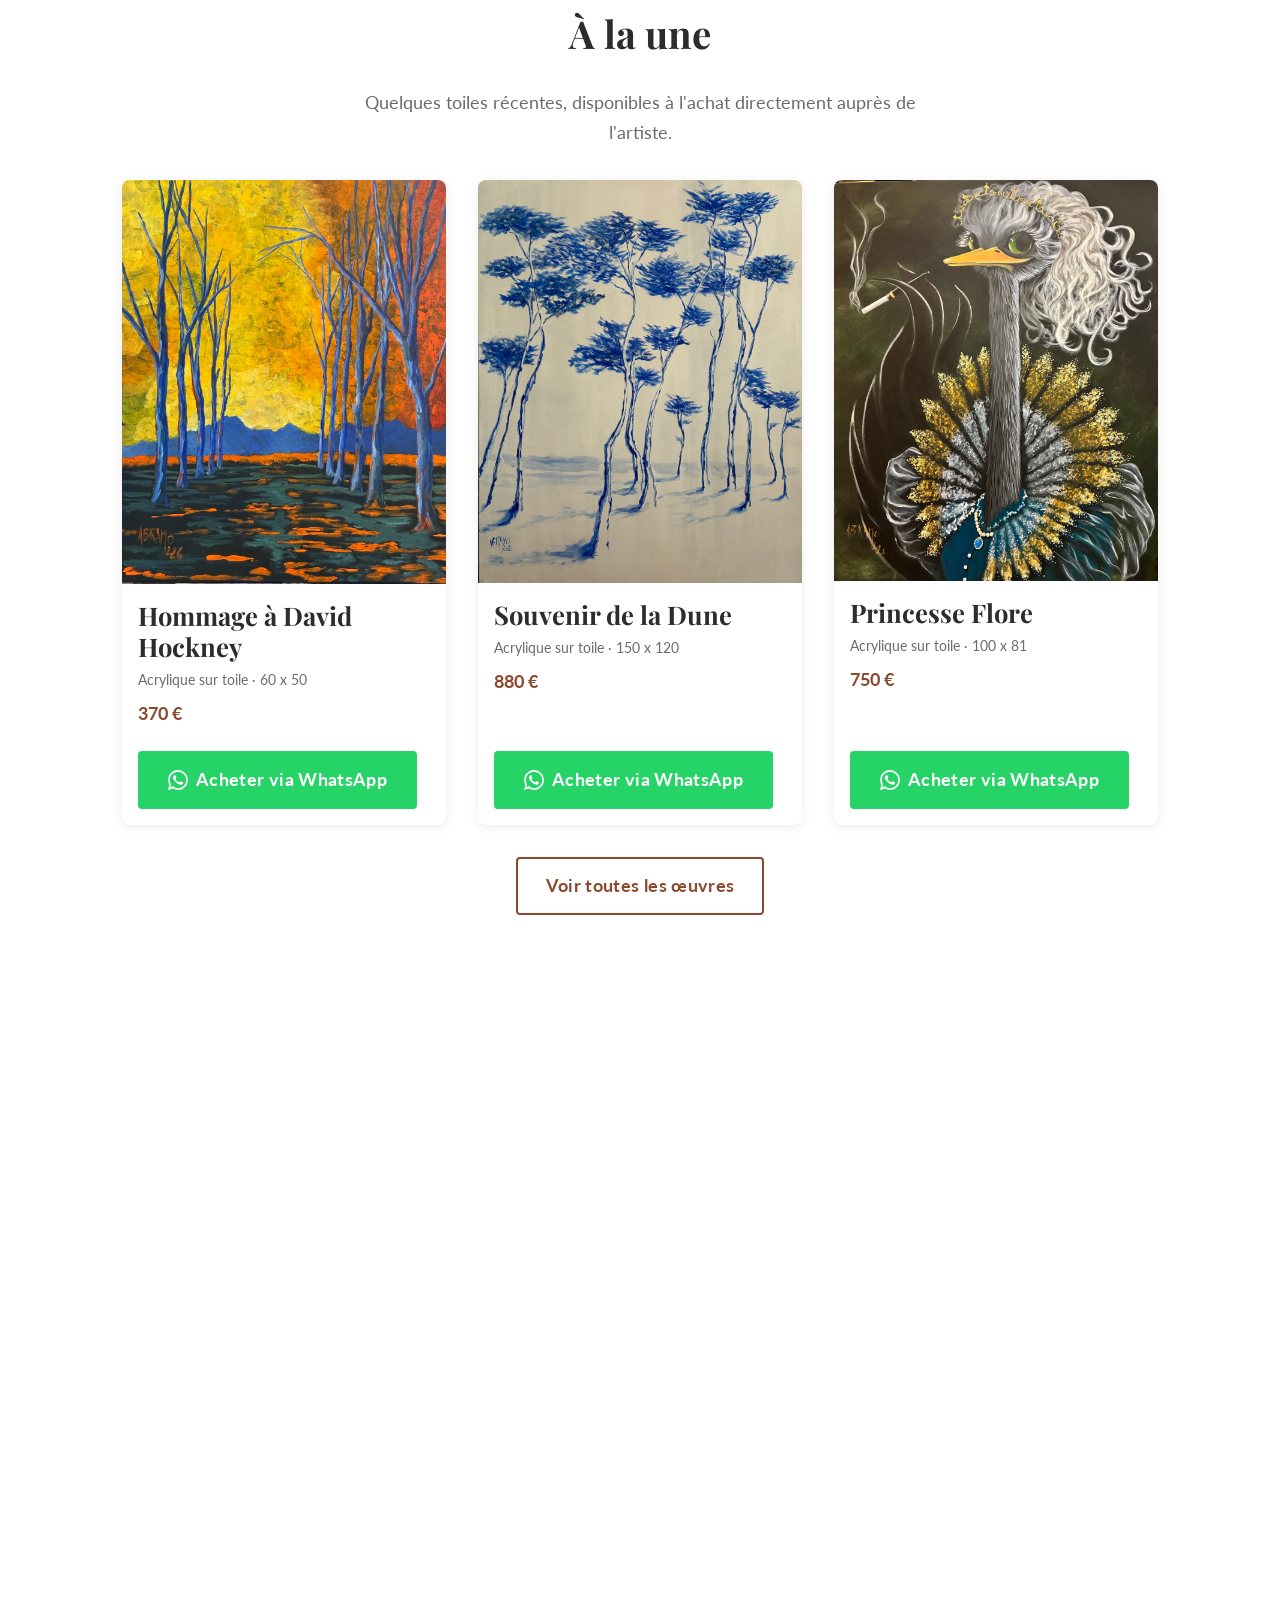
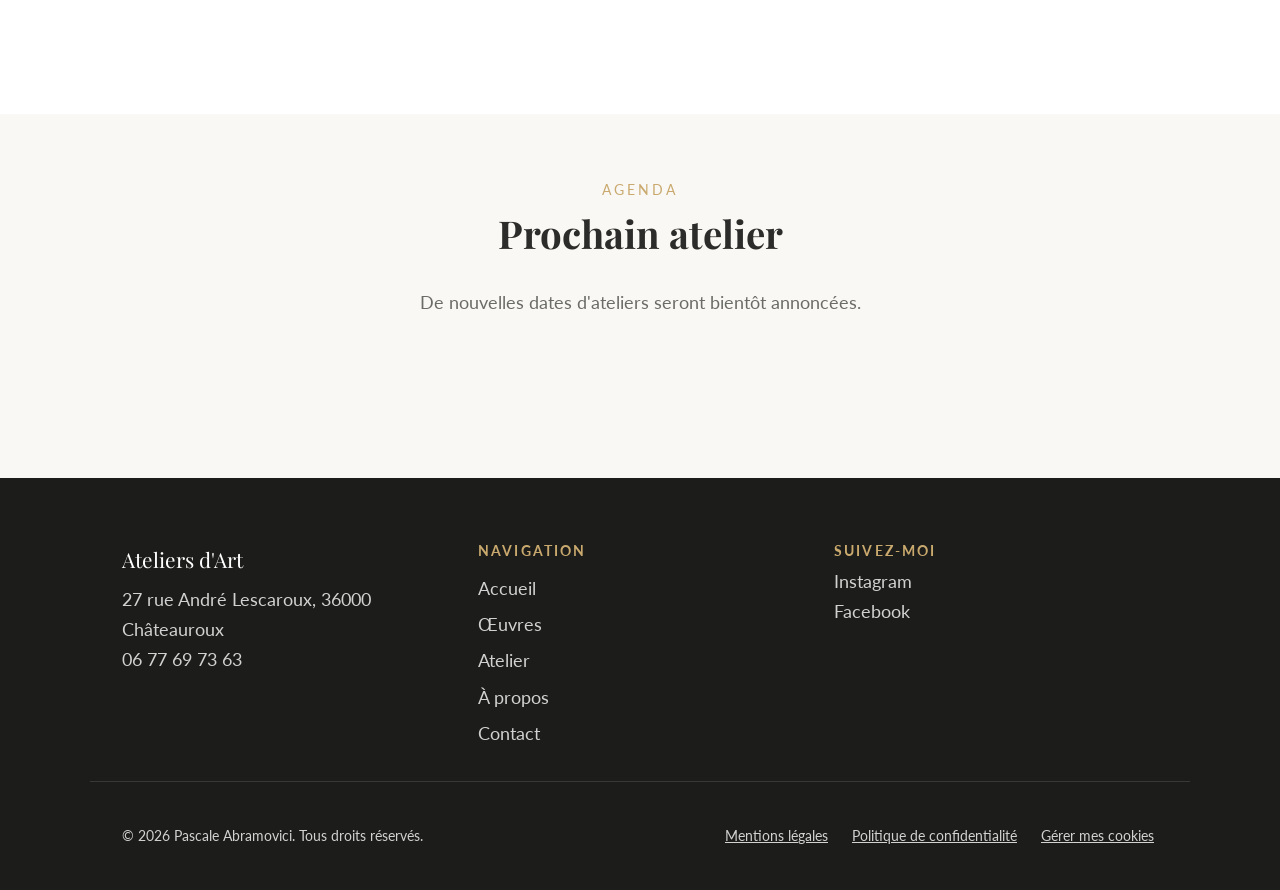
==== commit bbf234df: "Add files via upload" ====
--- a/index.html
+++ b/index.html
@@ -7,7 +7,7 @@
 
   <!-- SEO -->
   <title>Ateliers d'Art — Galerie de peinture & cours de dessin à Paris</title>
-  <meta name="description" content="Ateliers d'Art : galerie de toiles originales (acrylique, aquarelle, dessin) et cours de peinture à Paris. Découvrez les œuvres de Pascal Abramovici et inscrivez-vous aux ateliers.">
+  <meta name="description" content="Ateliers d'Art : galerie de toiles originales (acrylique, aquarelle, dessin) et cours de peinture à Paris. Découvrez les œuvres de Pascale Abramovici et inscrivez-vous aux ateliers.">
   <!-- TODO: Remplacer par le vrai nom de domaine -->
   <link rel="canonical" href="https://pascaleabramovici.com/index.html">
 
@@ -67,15 +67,42 @@
     <!-- ============ HERO ============ -->
     <section class="hero">
       <div class="hero-contenu">
-        <h1>Pascal Abramovici</h1>
+        <h1>Pascale Abramovici</h1>
         <p class="accroche">Là où la lumière devient couleur.</p>
         <!-- TODO: Personnaliser l'accroche poétique de l'artiste -->
         <a class="btn btn-clair" href="galerie.html">Découvrir les œuvres</a>
       </div>
     </section>
 
+    <!-- ============ PRÉSENTATION DE L'ARTISTE (photo + démarche) ============ -->
+    <section>
+      <div class="conteneur">
+        <div class="bloc-2col apparition">
+          <div>
+            <img src="images/ui/pascal-abramovici.jpg" alt="Pascale Abramovici au travail dans son atelier" loading="lazy">
+          </div>
+          <div class="bloc-texte">
+            <span class="surtitre">L'artiste — Pascale Abramovici</span>
+            <h2>Bienvenue dans mon univers artistique</h2>
+            <p>Artiste peintre et plasticienne, je consacre mon travail à la célébration du vivant
+               à travers le <strong>dessin</strong>, la <strong>peinture</strong> et, ponctuellement,
+               la <strong>sculpture</strong>.</p>
+            <p>Qu'il s'agisse du genre humain, du règne animal ou de la nature, ma démarche est guidée
+               par deux obsessions majeures :</p>
+            <ul style="list-style:disc;padding-left:1.2rem;">
+              <li><strong>La lumière :</strong> elle sculpte les formes, crée l'atmosphère et révèle
+                  l'essence de mes sujets.</li>
+              <li><strong>Le regard :</strong> point focal de mes œuvres, il est le vecteur de l'émotion
+                  et de la connexion avec le spectateur.</li>
+            </ul>
+            <a class="btn btn-secondaire" href="apropos.html">En savoir plus sur moi</a>
+          </div>
+        </div>
+      </div>
+    </section>
+
     <!-- ============ À LA UNE ============ -->
-    <section>
+    <section class="section-claire">
       <div class="conteneur">
         <div class="titre-section">
           <span class="surtitre">Sélection</span>
@@ -149,7 +176,7 @@
       <div>
         <p class="footer-nom">Ateliers d'Art</p>
         <!-- TODO: Adresse / téléphone réels -->
-        <p>45 Rue de la Poste, 36000 Châteauroux</p>
+        <p>27 rue André Lescaroux, 36000 Châteauroux</p>
         <p>06 77 69 73 63</p>
       </div>
       <nav aria-label="Navigation pied de page">
@@ -168,7 +195,7 @@
       </div>
     </div>
     <div class="footer-bas">
-      <p>© <span class="annee-courante">2025</span> Pascal Abramovici. Tous droits réservés.</p>
+      <p>© <span class="annee-courante">2025</span> Pascale Abramovici. Tous droits réservés.</p>
       <div class="footer-liens-legaux">
         <button onclick="ouvrirModale('mentions-legales')">Mentions légales</button>
         <button onclick="ouvrirModale('confidentialite')">Politique de confidentialité</button>
--- a/css/style.css
+++ b/css/style.css
@@ -335,8 +335,8 @@
   flex-direction: column;
 }
 .carte-toile:hover { transform: translateY(-6px); box-shadow: var(--ombre-hover); }
-.carte-toile .carte-image { aspect-ratio: 4 / 3; overflow: hidden; }
-.carte-toile .carte-image img { width: 100%; height: 100%; transition: transform 0.5s ease; }
+.carte-toile .carte-image { overflow: hidden; background: var(--c-fond-clair); }
+.carte-toile .carte-image img { width: 100%; height: auto; display: block; transition: transform 0.5s ease; }
 .carte-toile:hover .carte-image img { transform: scale(1.05); }
 .carte-toile .carte-corps { padding: var(--espace-sm); display: flex; flex-direction: column; gap: 0.4rem; flex: 1; }
 .carte-toile h3 { font-size: var(--fs-h3); }
--- a/css/galerie.css
+++ b/css/galerie.css
@@ -54,15 +54,20 @@
   flex-direction: column;
 }
 .carte-galerie:hover, .carte-galerie:focus-visible { transform: translateY(-6px); box-shadow: var(--ombre-hover); }
-.carte-galerie .carte-image { aspect-ratio: 4 / 3; overflow: hidden; background: var(--c-bordure); }
-.carte-galerie .carte-image img { width: 100%; height: 100%; transition: transform 0.5s ease; }
-.carte-galerie:hover .carte-image img { transform: scale(1.05); }
+/* Image affichée EN ENTIER (hauteur naturelle, pas de recadrage) */
+.carte-galerie .carte-image { overflow: hidden; background: var(--c-fond-clair); }
+.carte-galerie .carte-image img { width: 100%; height: auto; display: block; transition: transform 0.5s ease; }
+.carte-galerie:hover .carte-image img { transform: scale(1.04); }
 
 .carte-galerie .carte-corps { padding: var(--espace-sm); display: flex; flex-direction: column; gap: 0.3rem; flex: 1; }
 .carte-galerie h3 { font-size: var(--fs-h3); }
 .carte-galerie .carte-meta { font-size: var(--fs-petit); color: var(--c-texte-secondaire); }
 .carte-galerie .carte-bas { display: flex; align-items: center; justify-content: space-between; margin-top: auto; padding-top: var(--espace-xs); }
 .carte-galerie .carte-prix { font-weight: 700; color: var(--c-primaire); font-size: 1.1rem; }
+/* Bouton d'achat sous la photo (dans le corps de la carte) */
+.carte-galerie .carte-achat { margin-top: var(--espace-sm); }
+.carte-galerie .carte-achat .btn-whatsapp { width: 100%; }
+.carte-galerie .carte-achat .badge-vendue { width: 100%; justify-content: center; }
 
 /* Badge disponibilité (coin de la carte) */
 .badge-dispo {
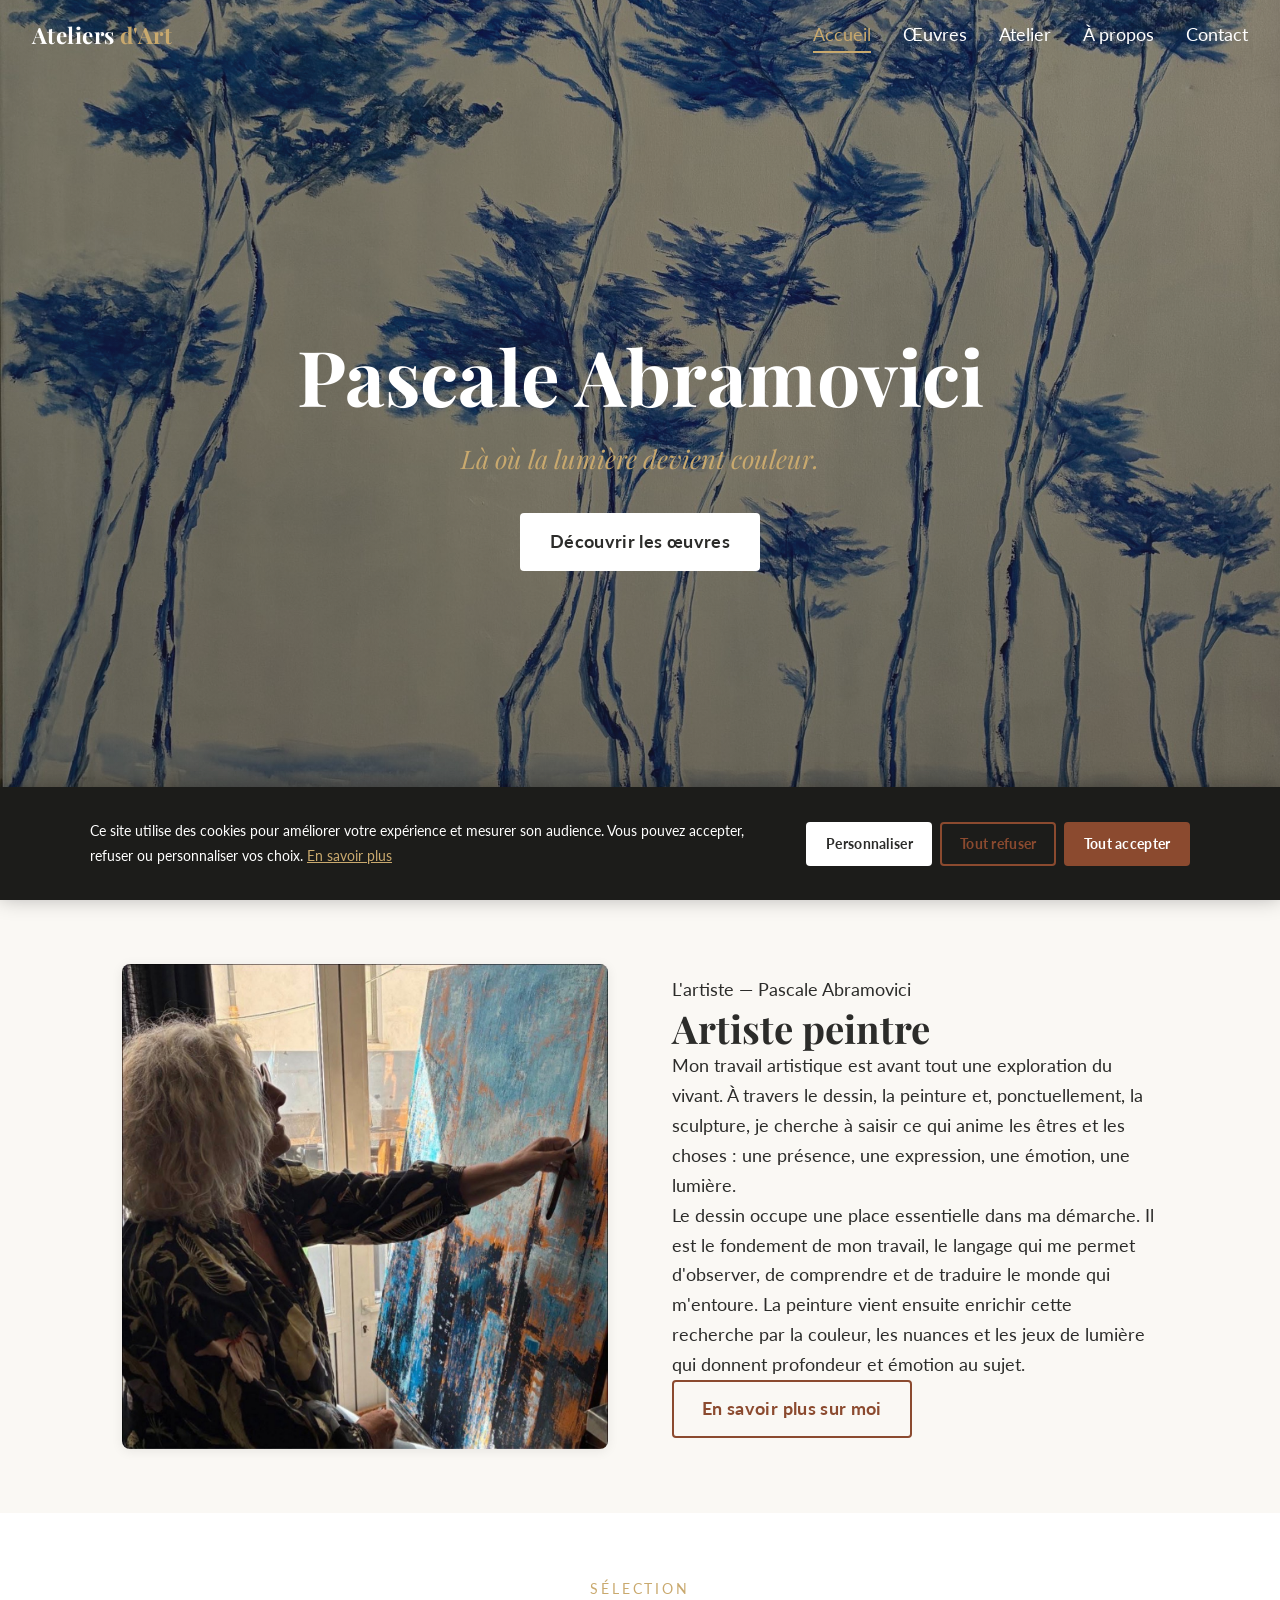
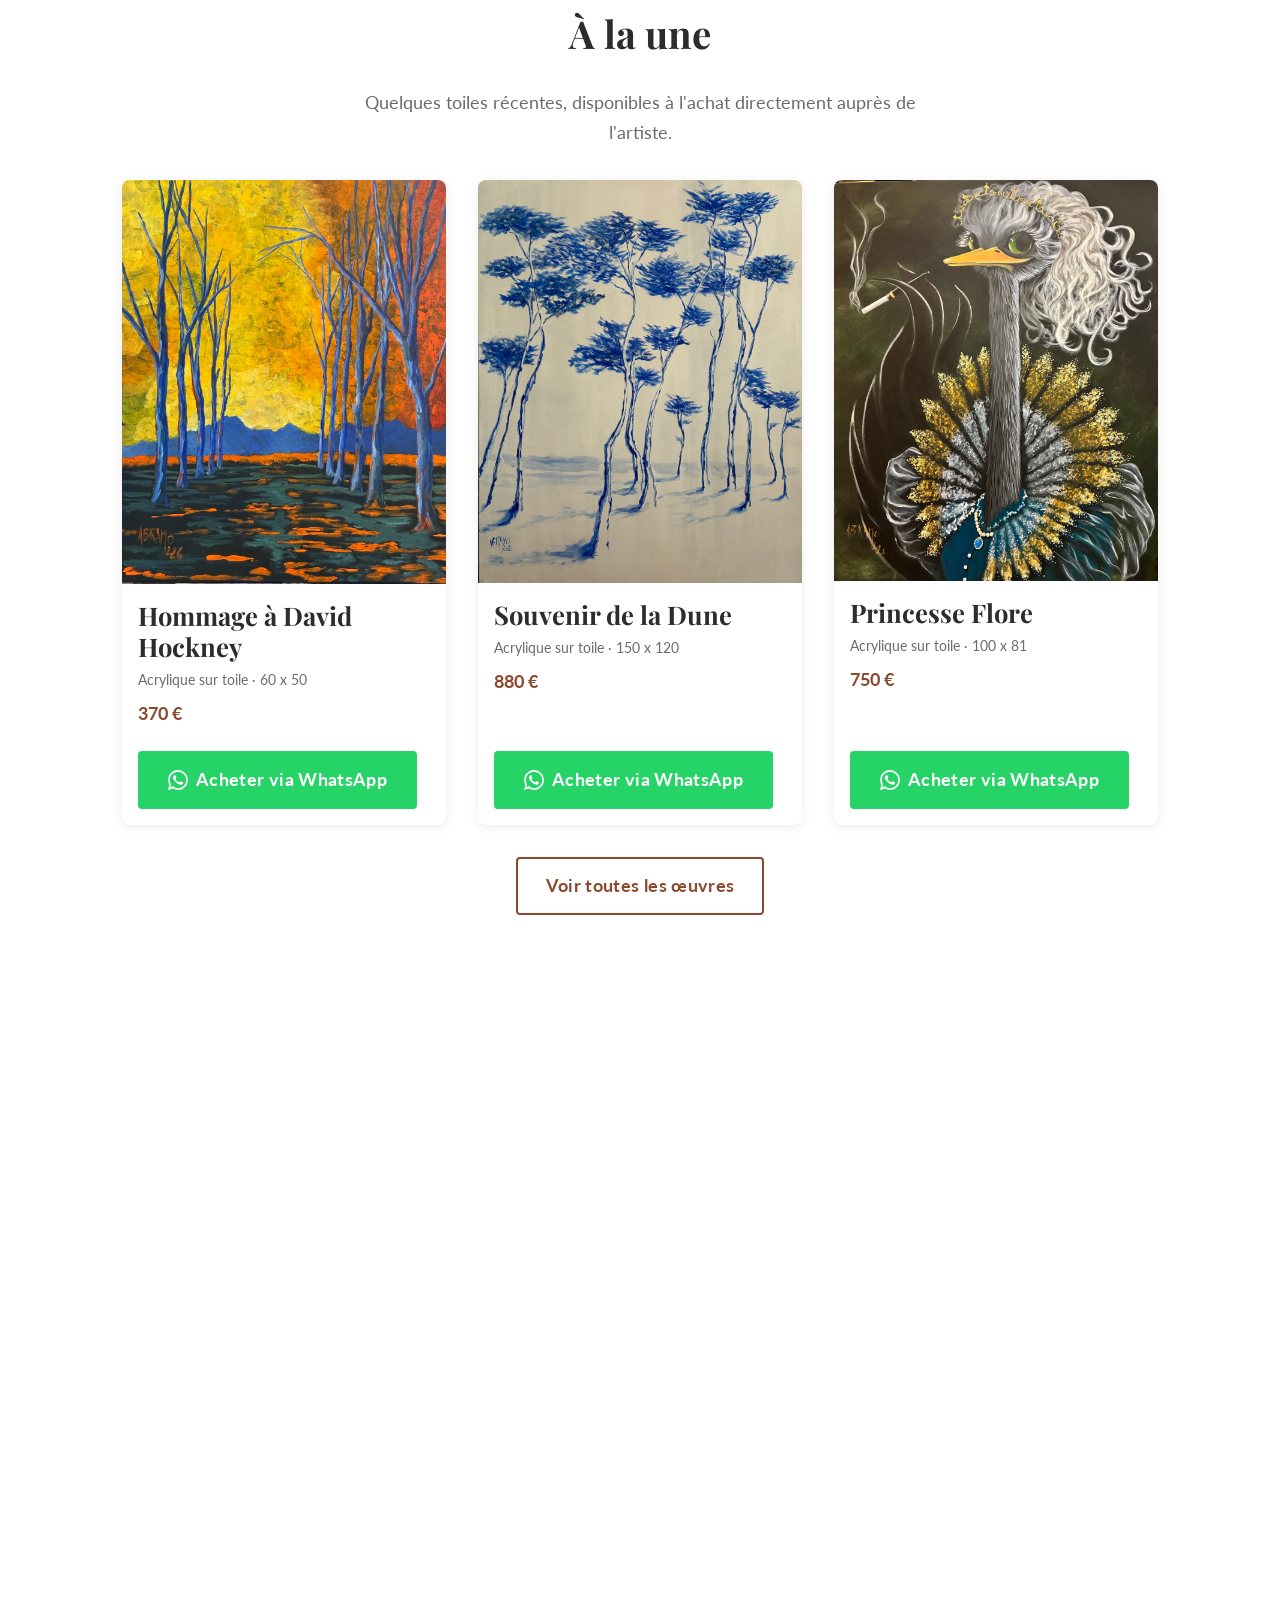
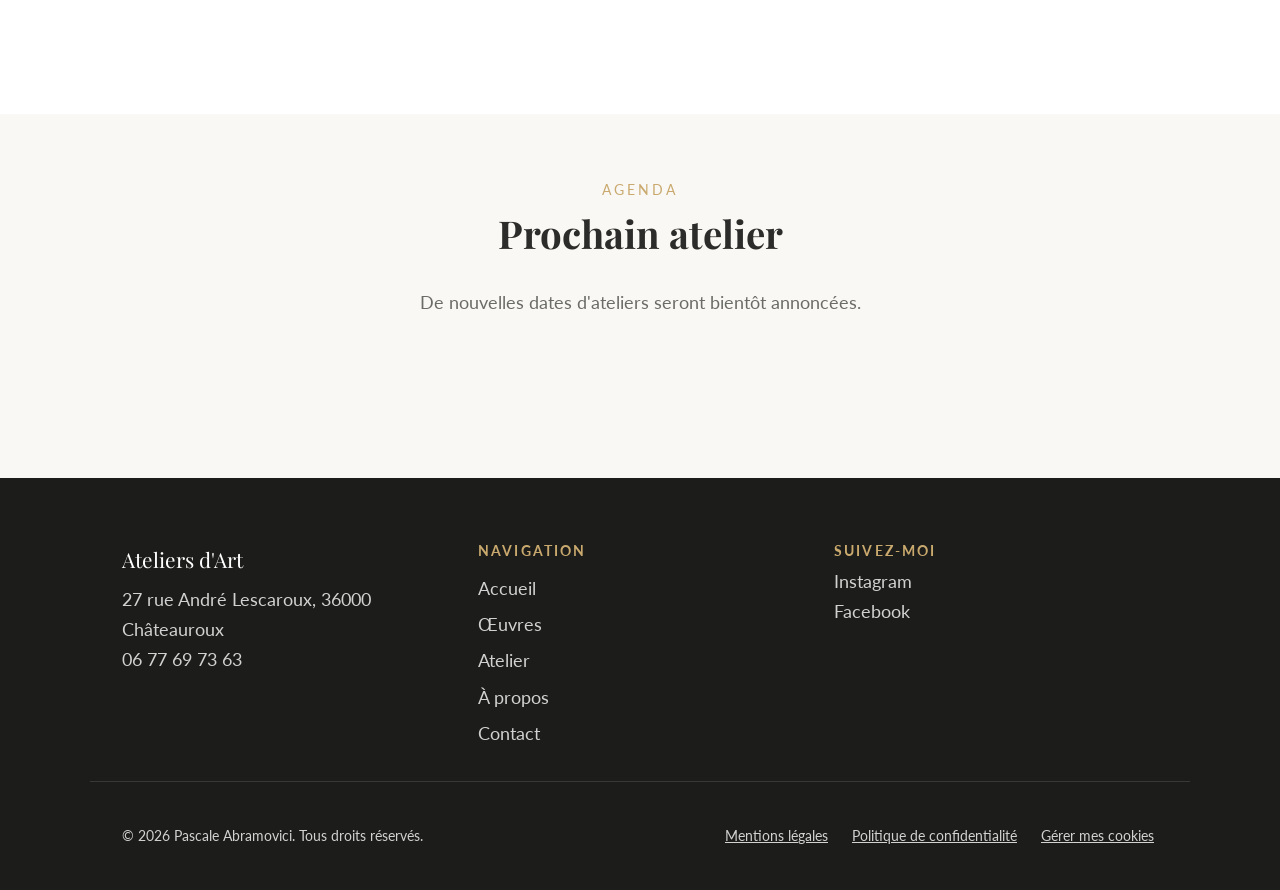
==== commit 92f72358: "Add files via upload" ====
--- a/index.html
+++ b/index.html
@@ -6,17 +6,45 @@
   <meta name="viewport" content="width=device-width, initial-scale=1">
 
   <!-- SEO -->
-  <title>Ateliers d'Art — Galerie de peinture & cours de dessin à Paris</title>
-  <meta name="description" content="Ateliers d'Art : galerie de toiles originales (acrylique, aquarelle, dessin) et cours de peinture à Paris. Découvrez les œuvres de Pascale Abramovici et inscrivez-vous aux ateliers.">
-  <!-- TODO: Remplacer par le vrai nom de domaine -->
+  <title>Pascale Abramovici — Artiste peintre à Châteauroux | Ateliers d'Art</title>
+  <meta name="description" content="Pascale Abramovici, artiste peintre à Châteauroux : galerie de toiles originales (acrylique, aquarelle, dessin) à vendre et cours de peinture aux Ateliers d'Art. Découvrez les œuvres et inscrivez-vous aux ateliers.">
   <link rel="canonical" href="https://pascaleabramovici.com/index.html">
 
   <!-- Open Graph -->
-  <meta property="og:title" content="Ateliers d'Art — Galerie de peinture & ateliers">
-  <meta property="og:description" content="Toiles originales à vendre et cours de peinture à Paris.">
+  <meta property="og:title" content="Pascale Abramovici — Artiste peintre à Châteauroux">
+  <meta property="og:description" content="Galerie de toiles originales à vendre et cours de peinture aux Ateliers d'Art, Châteauroux.">
   <meta property="og:type" content="website">
   <meta property="og:url" content="https://pascaleabramovici.com/index.html">
   <meta property="og:image" content="https://pascaleabramovici.com/images/toiles/souvenir-de-la-dune.jpg">
+
+  <!-- Données structurées (aident Google à comprendre qui est l'artiste / la galerie) -->
+  <script type="application/ld+json">
+  {
+    "@context": "https://schema.org",
+    "@type": "ArtGallery",
+    "name": "Ateliers d'Art — Pascale Abramovici",
+    "image": "https://pascaleabramovici.com/images/ui/pascal-abramovici.jpg",
+    "url": "https://pascaleabramovici.com",
+    "telephone": "+33677697363",
+    "address": {
+      "@type": "PostalAddress",
+      "streetAddress": "27 rue André Lescaroux",
+      "addressLocality": "Châteauroux",
+      "postalCode": "36000",
+      "addressCountry": "FR"
+    },
+    "founder": {
+      "@type": "Person",
+      "name": "Pascale Abramovici",
+      "jobTitle": "Artiste peintre et plasticienne",
+      "url": "https://pascaleabramovici.com/apropos.html",
+      "sameAs": [
+        "https://www.instagram.com/abramo_peintures",
+        "https://www.facebook.com/share/1cfA1jjfPq/"
+      ]
+    }
+  }
+  </script>
 
   <!-- Favicon — TODO: ajouter un vrai favicon dans images/ui/ -->
   <link rel="icon" href="images/ui/favicon.ico" sizes="any">
@@ -83,18 +111,14 @@
           </div>
           <div class="bloc-texte">
             <span class="surtitre">L'artiste — Pascale Abramovici</span>
-            <h2>Bienvenue dans mon univers artistique</h2>
-            <p>Artiste peintre et plasticienne, je consacre mon travail à la célébration du vivant
-               à travers le <strong>dessin</strong>, la <strong>peinture</strong> et, ponctuellement,
-               la <strong>sculpture</strong>.</p>
-            <p>Qu'il s'agisse du genre humain, du règne animal ou de la nature, ma démarche est guidée
-               par deux obsessions majeures :</p>
-            <ul style="list-style:disc;padding-left:1.2rem;">
-              <li><strong>La lumière :</strong> elle sculpte les formes, crée l'atmosphère et révèle
-                  l'essence de mes sujets.</li>
-              <li><strong>Le regard :</strong> point focal de mes œuvres, il est le vecteur de l'émotion
-                  et de la connexion avec le spectateur.</li>
-            </ul>
+            <h2>Artiste peintre</h2>
+            <p>Mon travail artistique est avant tout une exploration du vivant. À travers le dessin,
+               la peinture et, ponctuellement, la sculpture, je cherche à saisir ce qui anime les êtres
+               et les choses : une présence, une expression, une émotion, une lumière.</p>
+            <p>Le dessin occupe une place essentielle dans ma démarche. Il est le fondement de mon
+               travail, le langage qui me permet d'observer, de comprendre et de traduire le monde qui
+               m'entoure. La peinture vient ensuite enrichir cette recherche par la couleur, les nuances
+               et les jeux de lumière qui donnent profondeur et émotion au sujet.</p>
             <a class="btn btn-secondaire" href="apropos.html">En savoir plus sur moi</a>
           </div>
         </div>
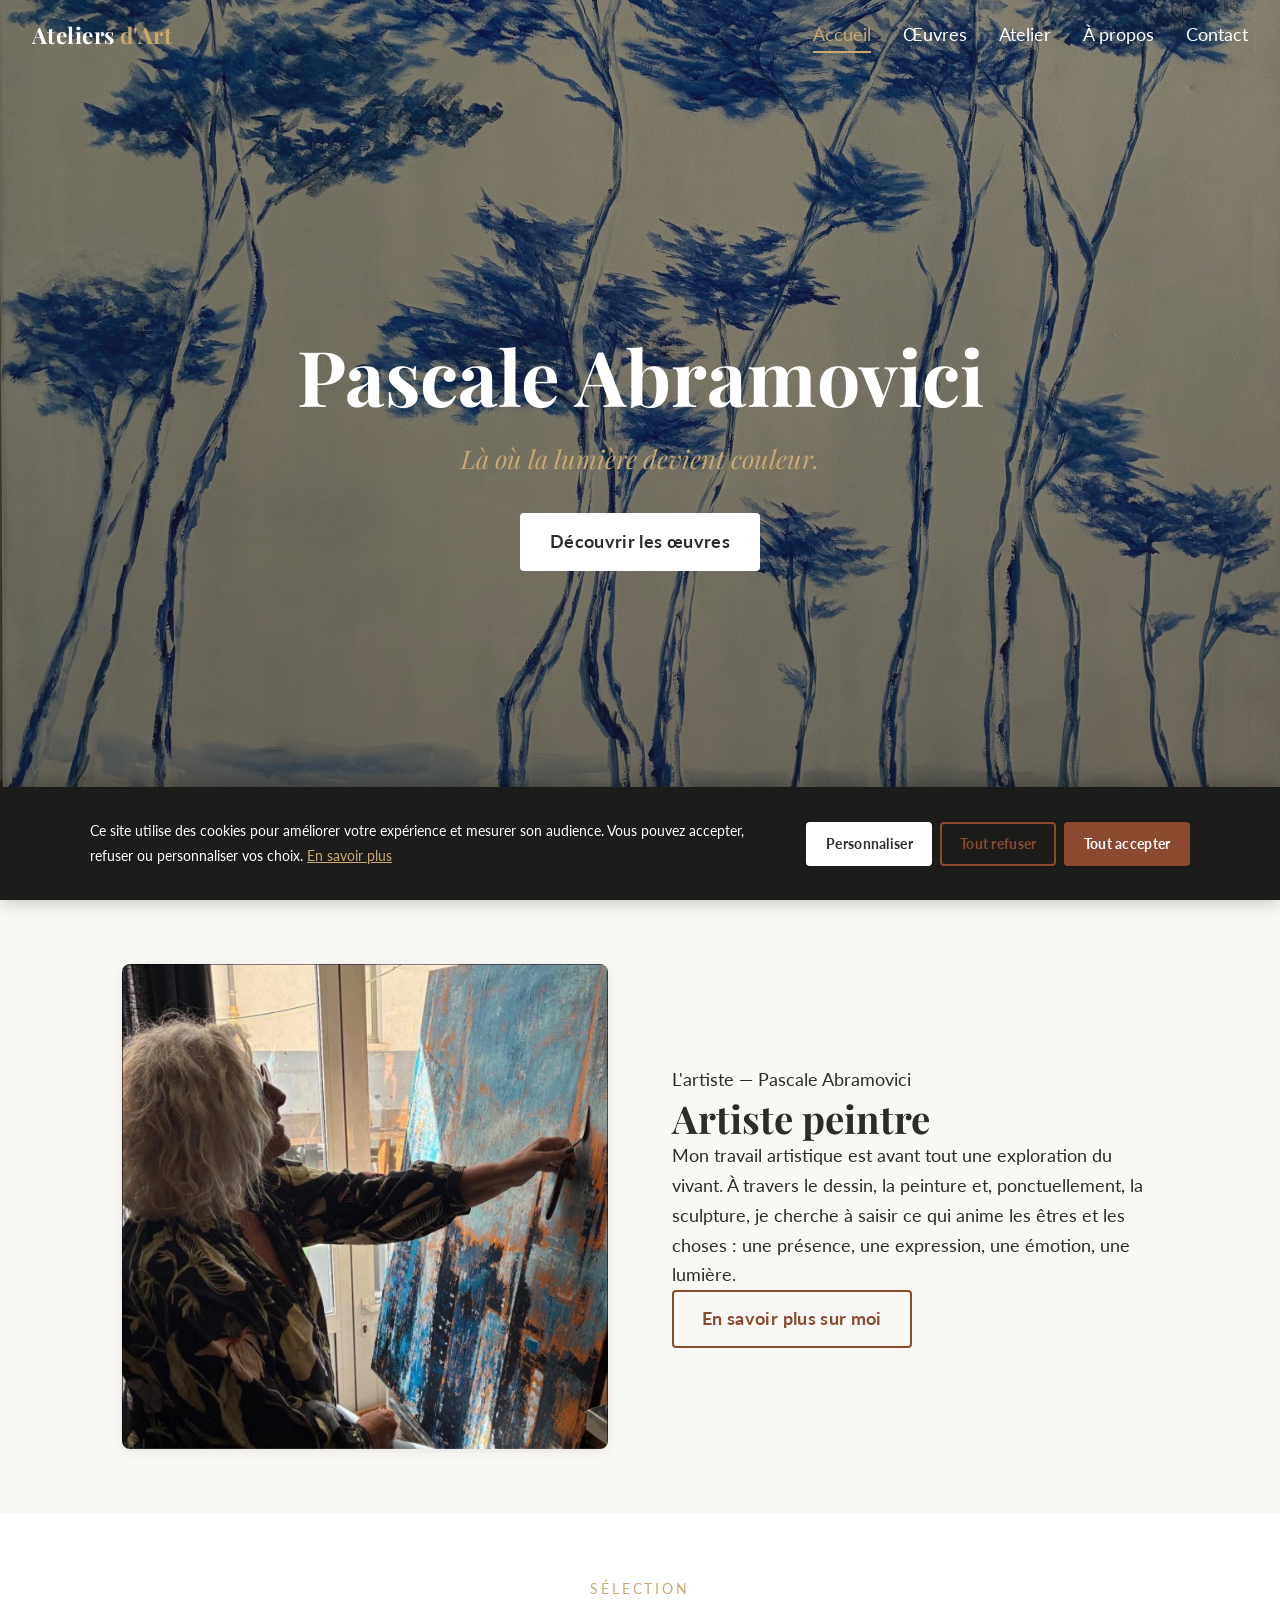
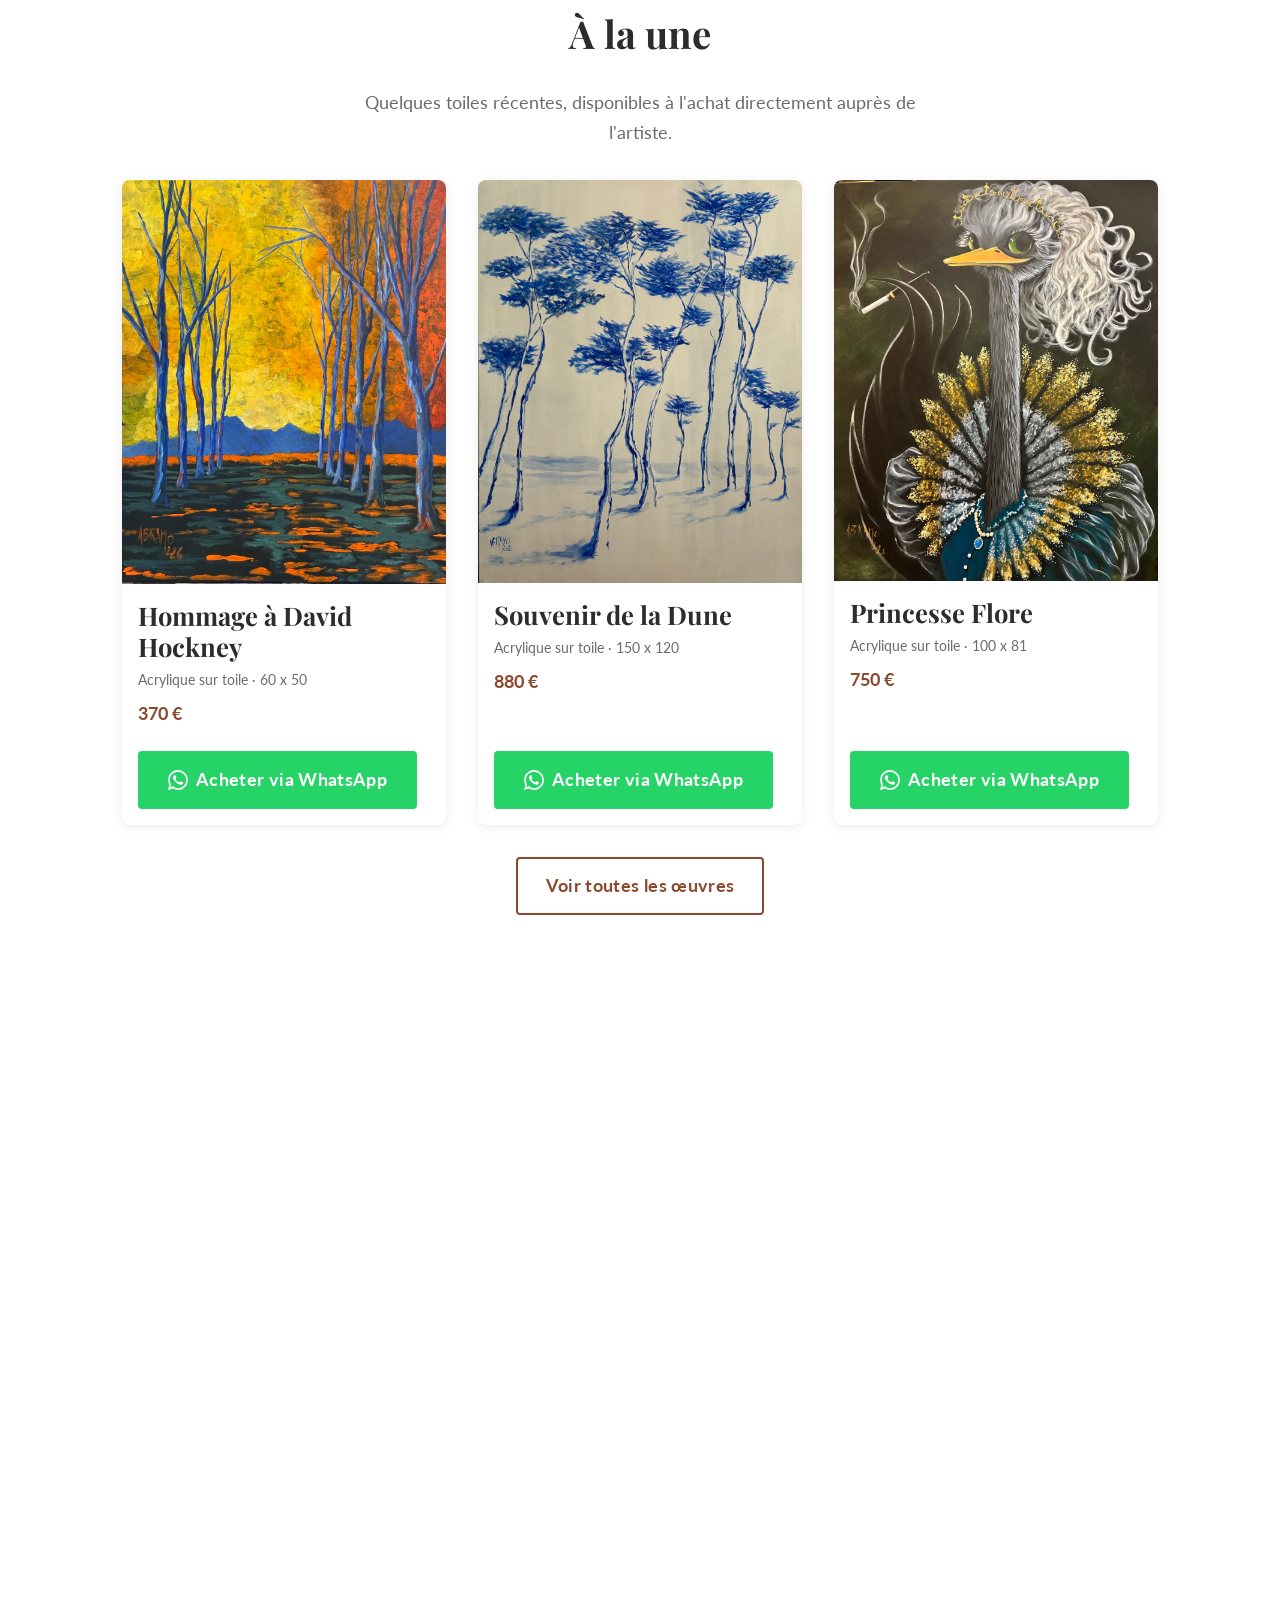
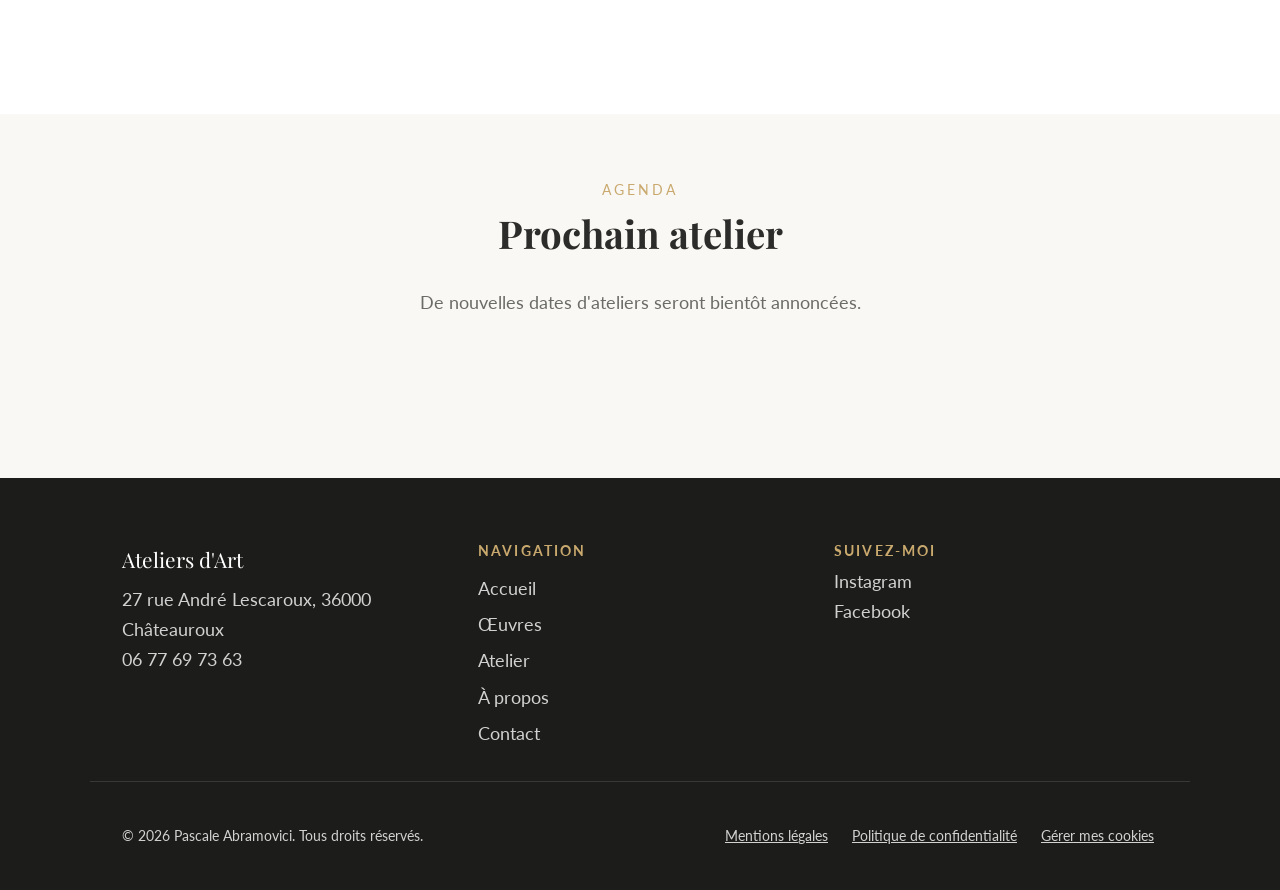
==== commit 3f2fac35: "Add files via upload" ====
--- a/index.html
+++ b/index.html
@@ -115,10 +115,6 @@
             <p>Mon travail artistique est avant tout une exploration du vivant. À travers le dessin,
                la peinture et, ponctuellement, la sculpture, je cherche à saisir ce qui anime les êtres
                et les choses : une présence, une expression, une émotion, une lumière.</p>
-            <p>Le dessin occupe une place essentielle dans ma démarche. Il est le fondement de mon
-               travail, le langage qui me permet d'observer, de comprendre et de traduire le monde qui
-               m'entoure. La peinture vient ensuite enrichir cette recherche par la couleur, les nuances
-               et les jeux de lumière qui donnent profondeur et émotion au sujet.</p>
             <a class="btn btn-secondaire" href="apropos.html">En savoir plus sur moi</a>
           </div>
         </div>
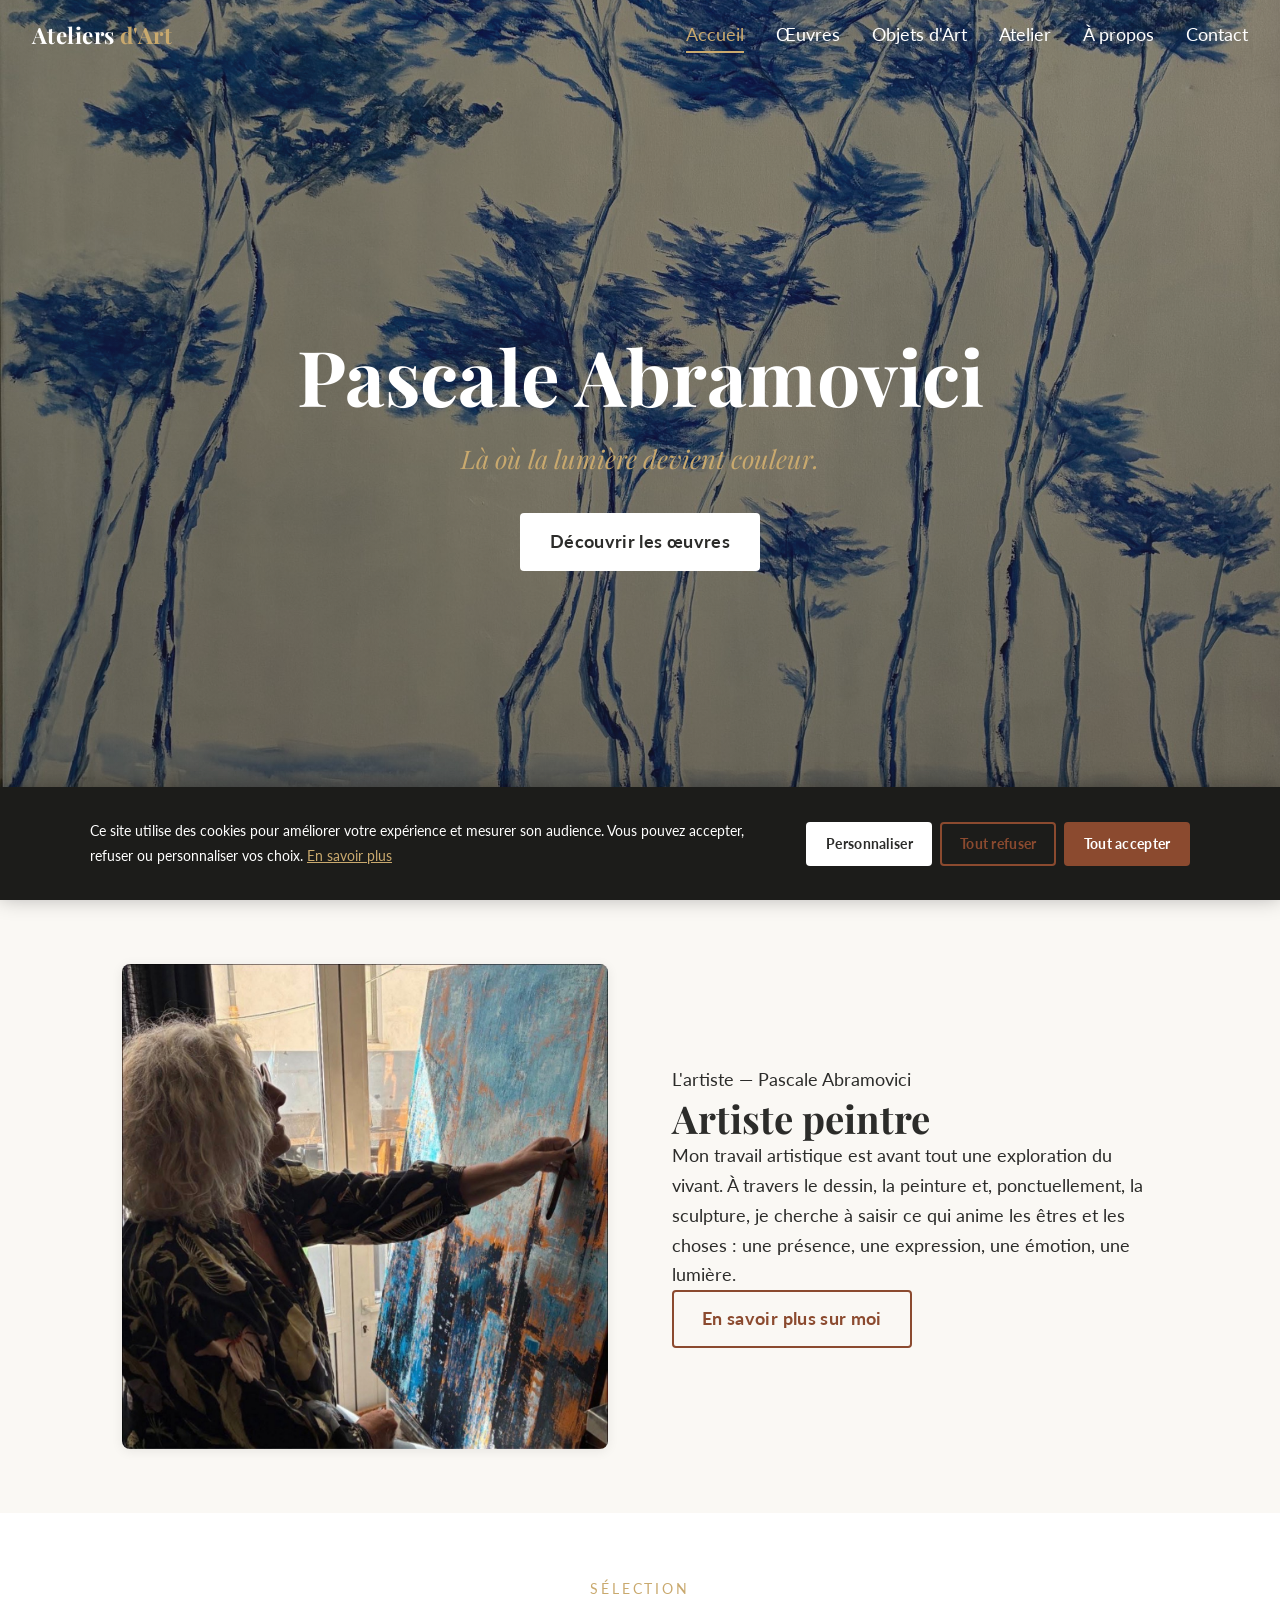
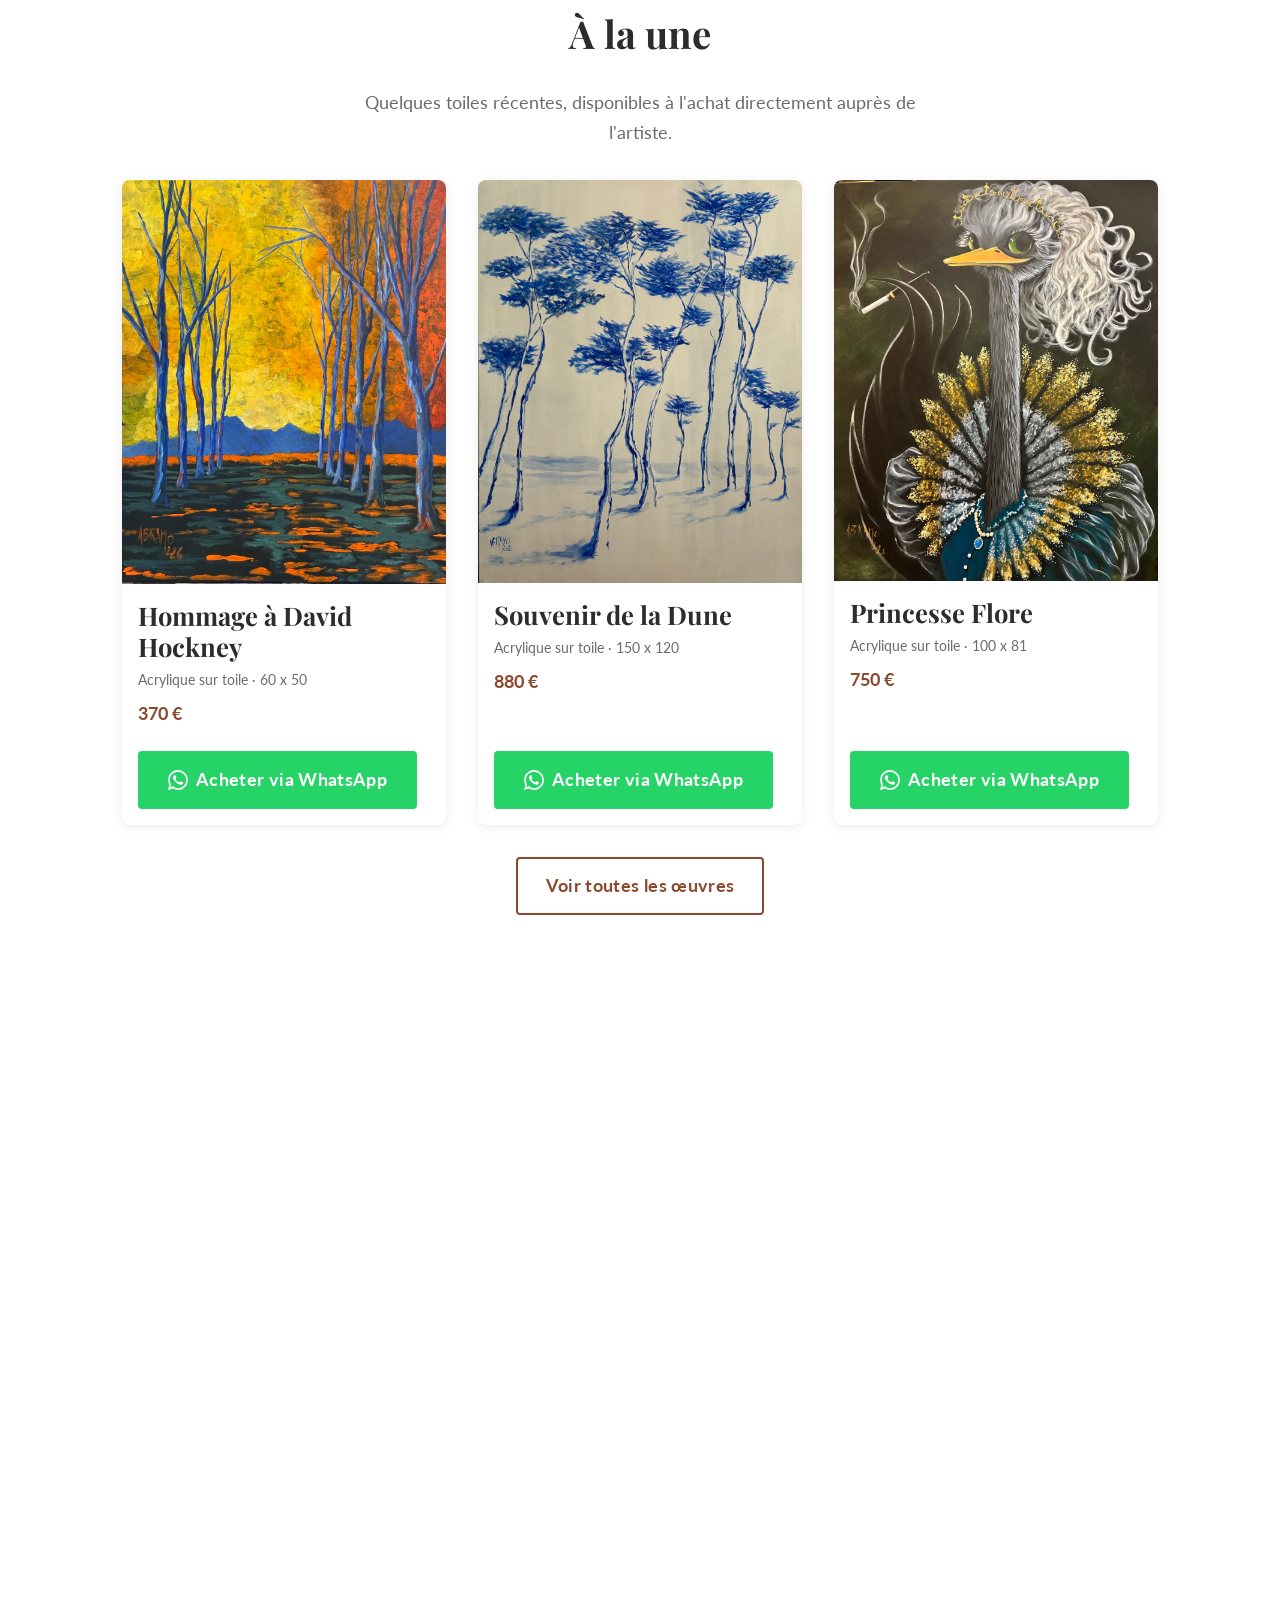
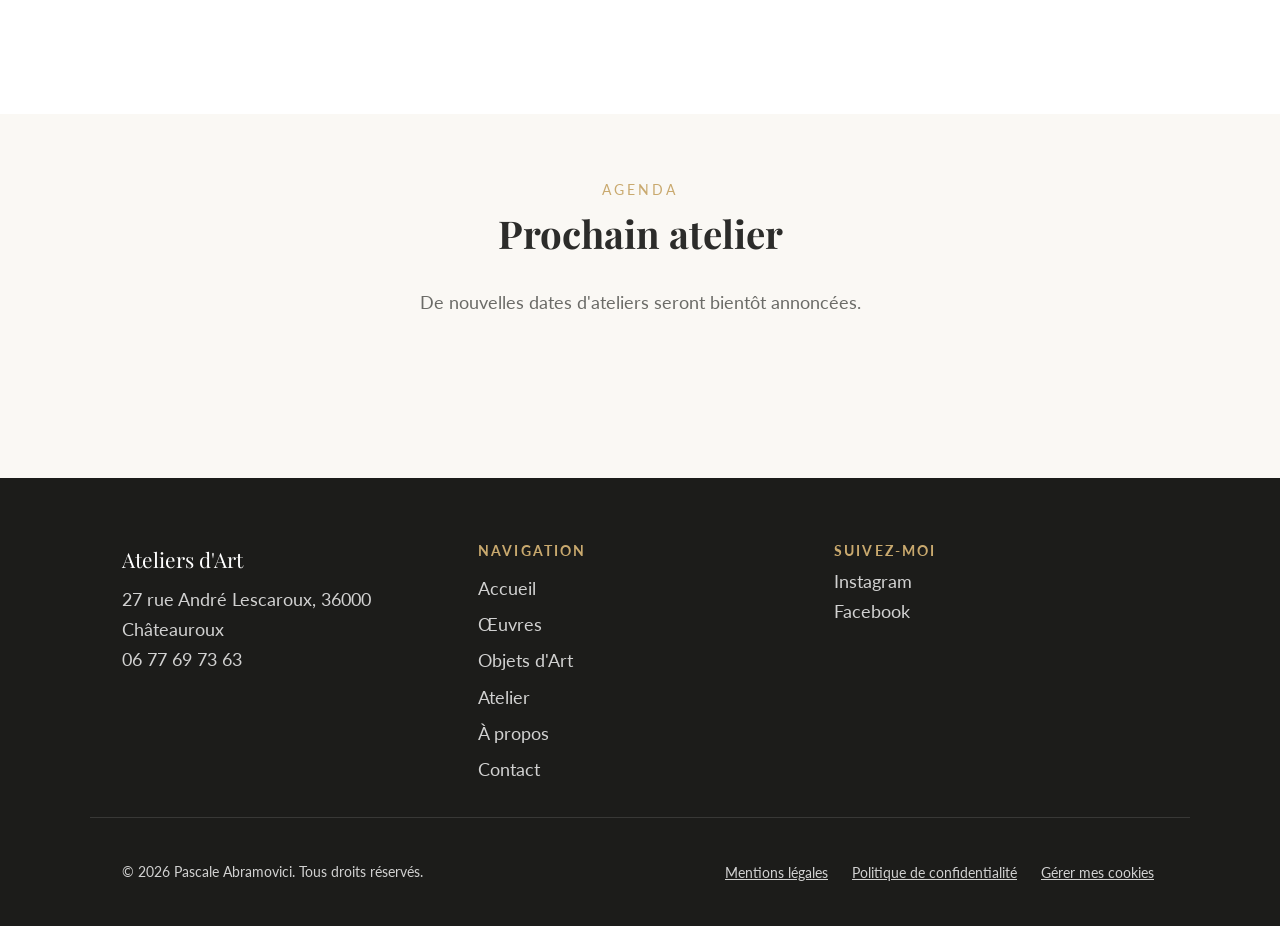
==== commit 3c7d91ba: "Add files via upload" ====
--- a/index.html
+++ b/index.html
@@ -12,10 +12,21 @@
 
   <!-- Open Graph -->
   <meta property="og:title" content="Pascale Abramovici — Artiste peintre à Châteauroux">
+  <meta property="og:site_name" content="Pascale Abramovici">
   <meta property="og:description" content="Galerie de toiles originales à vendre et cours de peinture aux Ateliers d'Art, Châteauroux.">
   <meta property="og:type" content="website">
   <meta property="og:url" content="https://pascaleabramovici.com/index.html">
   <meta property="og:image" content="https://pascaleabramovici.com/images/toiles/souvenir-de-la-dune.jpg">
+
+  <!-- Nom du site affiché par Google (au lieu de l'URL) -->
+  <script type="application/ld+json">
+  {
+    "@context": "https://schema.org",
+    "@type": "WebSite",
+    "name": "Pascale Abramovici",
+    "url": "https://pascaleabramovici.com"
+  }
+  </script>
 
   <!-- Données structurées (aident Google à comprendre qui est l'artiste / la galerie) -->
   <script type="application/ld+json">
@@ -47,7 +58,7 @@
   </script>
 
   <!-- Favicon — TODO: ajouter un vrai favicon dans images/ui/ -->
-  <link rel="icon" href="images/ui/favicon.ico" sizes="any">
+  <link rel="icon" type="image/svg+xml" href="/favicon.svg">
 
   <!-- Polices Google (preconnect + display=swap pour la performance) -->
   <link rel="preconnect" href="https://fonts.googleapis.com">
@@ -84,6 +95,7 @@
       <ul>
         <li><a href="index.html">Accueil</a></li>
         <li><a href="galerie.html">Œuvres</a></li>
+        <li><a href="objets.html">Objets d'Art</a></li>
         <li><a href="atelier.html">Atelier</a></li>
         <li><a href="apropos.html">À propos</a></li>
         <li><a href="contact.html">Contact</a></li>
@@ -203,6 +215,7 @@
         <h4>Navigation</h4>
         <a href="index.html">Accueil</a>
         <a href="galerie.html">Œuvres</a>
+        <a href="objets.html">Objets d'Art</a>
         <a href="atelier.html">Atelier</a>
         <a href="apropos.html">À propos</a>
         <a href="contact.html">Contact</a>
